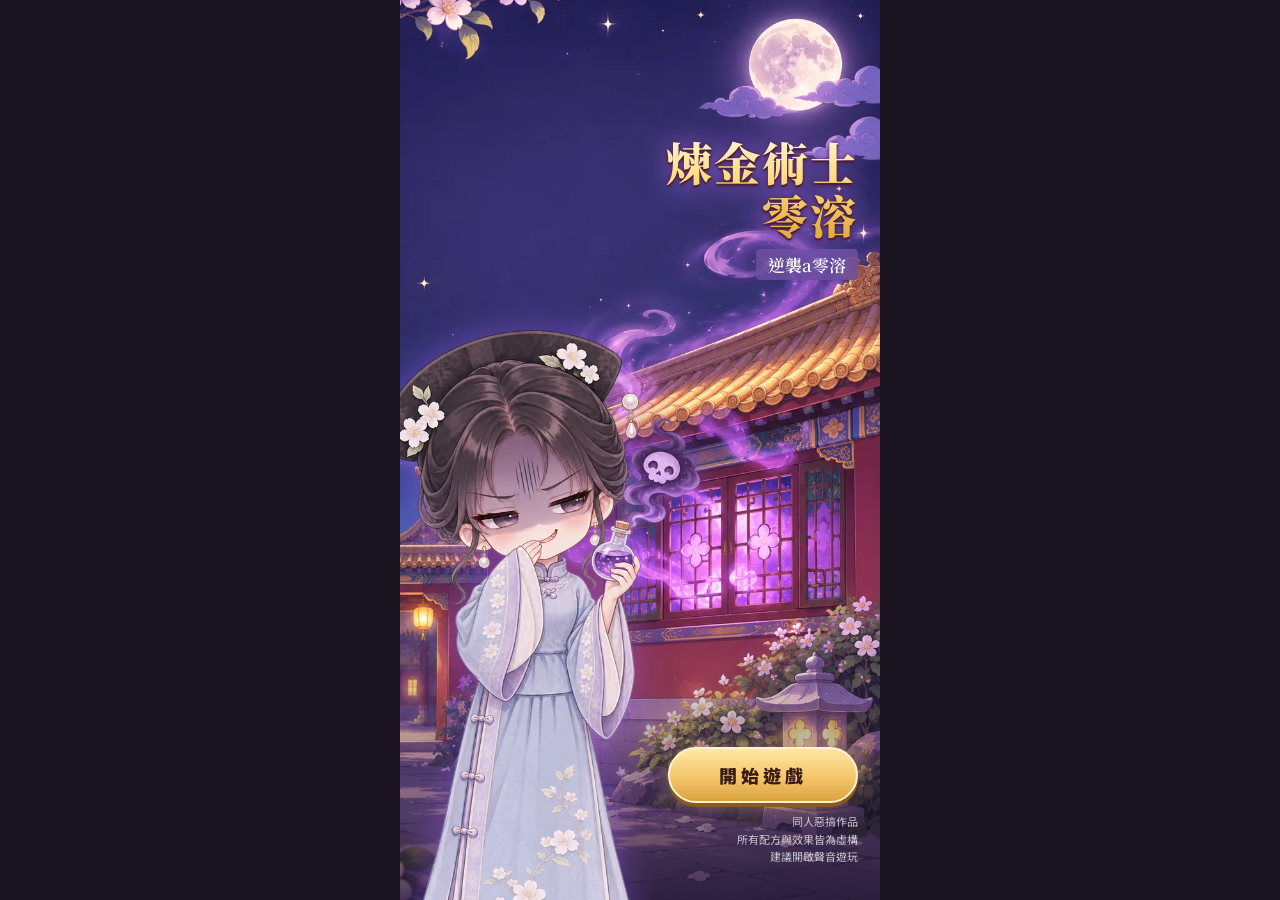
==== index.html @ 0dccb781 "Initial commit: 煉金術士零溶 prototype + BMad setup Playable browser prototype (HTML/CSS/JS) of the doujin" ====
<!doctype html>
<html lang="zh-Hant">
<head>
  <meta charset="utf-8">
  <meta name="viewport" content="width=device-width, initial-scale=1, viewport-fit=cover">
  <title>煉金術士零溶——逆襲a零溶</title>
  <meta name="description" content="同人惡搞小遊戲：安嬪零溶在炎洗宮接訂單、調合、偷偷加料，五天內逆襲後宮。">
  <link rel="preconnect" href="https://fonts.googleapis.com">
  <link rel="preconnect" href="https://fonts.gstatic.com" crossorigin>
  <link href="https://fonts.googleapis.com/css2?family=Noto+Sans+TC:wght@400;700;900&family=Noto+Serif+TC:wght@600;900&display=swap" rel="stylesheet">
  <link rel="stylesheet" href="css/style.css">
</head>
<body>
  <div id="app"></div>
  <script src="js/data.js"></script>
  <script src="js/audio.js"></script>
  <script src="js/game.js"></script>
</body>
</html>
---- css/style.css ----
:root {
  /* 宮廷卷軸（淺色） */
  --paper: #F6EEDF;
  --card: #FFFDF8;
  --line: #E2D3B5;
  --ink: #2E2228;
  --muted: #6E5F66;
  --crimson: #8E2B2B;
  --crimson-dark: #5E1A1A;
  --gold: #B8892E;
  --ok: #2F7A4F;
  --red: #B42B2B;
  --purple: #6B4FA0;
  --purple-soft: #F3ECFA;
  /* 煉金工房（深色） */
  --night: #241B30;
  --night-2: #3A2D4B;
  --night-line: #4E3F63;
  --lavender: #B784F0;
  --lavender-text: #E6D6FF;
  --amber: #F4C66A;
  --serif: 'Noto Serif TC', 'Songti TC', serif;
}

* { box-sizing: border-box; }
html, body { margin: 0; height: 100%; }
body {
  background: #1a1420;
  color: var(--ink);
  font-family: 'Noto Sans TC', -apple-system, 'PingFang TC', 'Microsoft JhengHei', sans-serif;
  -webkit-tap-highlight-color: transparent;
}
button { font-family: inherit; }

#app {
  position: relative;
  max-width: 480px;
  height: 100dvh;
  margin: 0 auto;
  overflow: hidden;
  background: var(--paper);
}

.screen { position: relative; height: 100dvh; display: flex; flex-direction: column; overflow: hidden; }
.scroll { flex: 1; overflow-y: auto; -webkit-overflow-scrolling: touch; }
.pad { padding: 16px; }
.theme-light { background: var(--paper); }
.theme-dark { background: var(--night); color: #F1EAF8; }

/* ───── 背景（沒有圖就用漸層） ───── */
.bg-title { background: url(../assets/backgrounds/title.webp) center/cover, linear-gradient(180deg, #1d1636 0%, #4b2f6b 60%, #8c3b4a 100%); }
.bg-yanxi { background: url(../assets/backgrounds/yanxi.webp) center/cover, linear-gradient(180deg, #dfe6fa 0%, #e8def5 100%); }
.bg-garden { background: url(../assets/backgrounds/garden.webp) center/cover, linear-gradient(180deg, #d9f2d8 0%, #fde3ea 100%); }
.bg-taiyi { background: url(../assets/backgrounds/taiyi.webp) center/cover, linear-gradient(180deg, #8a6a4c 0%, #c9a77c 100%); }
.bg-shop { background: url(../assets/backgrounds/shop.webp) center/cover, linear-gradient(180deg, #f8e3c4 0%, #e9b7a0 100%); }
.bg-yikun { background: url(../assets/backgrounds/yikun.webp) center/cover, linear-gradient(180deg, #f7d27a 0%, #e0a27a 100%); }
.bg-xianfu { background: url(../assets/backgrounds/xianfu.webp) center/cover, linear-gradient(180deg, #fbefcf 0%, #edc887 100%); }
.bg-suiyu { background: url(../assets/backgrounds/suiyu.webp) center/cover, linear-gradient(180deg, #fdf0f3 0%, #f0c2cf 100%); }
/* 夜：癢心殿寢宮，上面疊一層深紫讓白字看得清楚 */
.bg-night { background: linear-gradient(180deg, rgba(20,14,40,.45), rgba(20,14,40,.8)), url(../assets/backgrounds/night.webp) center/cover, linear-gradient(180deg, #141029 0%, #33244d 100%); }

/* ───── 按鈕 ───── */
.btn {
  min-height: 44px;
  padding: 10px 16px;
  border-radius: 10px;
  border: 1.5px solid var(--line);
  background: #F1E7D6;
  color: var(--muted);
  font-weight: 700;
  font-size: 15px;
  cursor: pointer;
  transition: transform .08s;
}
.btn:active:not(:disabled) { transform: translateY(2px); }
.btn:disabled { cursor: not-allowed; opacity: .7; }
.btn.primary { background: var(--crimson); border-color: var(--crimson); color: #FBEFD9; box-shadow: 0 3px 0 var(--crimson-dark); }
.btn.amber { background: var(--amber); border-color: var(--amber); color: var(--night); box-shadow: 0 4px 0 #A47B2A; }
.btn.amber:disabled { background: var(--night-2); border-color: var(--night-2); color: #8E7BA8; box-shadow: none; }
.btn.ghost { background: transparent; border-color: var(--line); color: var(--ink); }
.btn.big { min-height: 54px; font-size: 17px; font-weight: 900; }
.btn.small { min-height: 40px; padding: 6px 12px; font-size: 14px; }
.btn.wide { width: 100%; }
.row-btns { display: flex; gap: 10px; width: 100%; }
.row-btns .btn { flex: 1; }
.icon-btn { width: 44px; height: 44px; border: none; background: transparent; color: inherit; display: grid; place-items: center; cursor: pointer; flex: none; }
.icon-btn svg { width: 20px; height: 20px; fill: none; stroke: currentColor; stroke-width: 2; stroke-linecap: round; stroke-linejoin: round; }
.link-btn { min-height: 36px; border: 1.5px solid var(--crimson); color: var(--crimson); background: transparent; border-radius: 999px; padding: 4px 12px; font-weight: 700; font-size: 13px; cursor: pointer; }

.muted { color: var(--muted); font-size: 13px; margin: 6px 0; }
.center { text-align: center; }
.ok { color: var(--ok); font-weight: 700; }
h2 { font-family: var(--serif); font-weight: 900; font-size: 16px; color: var(--crimson); margin: 0 0 10px; }
h3 { font-family: var(--serif); font-size: 15px; margin: 16px 0 8px; }
h3 small { font-family: 'Noto Sans TC', sans-serif; font-weight: 400; font-size: 12px; opacity: .7; margin-left: 4px; }

/* ───── 道具圓章 ───── */
.tok { position: relative; flex: none; width: 30px; height: 30px; border-radius: 50%; display: inline-grid; place-items: center; font-weight: 900; font-size: 14px; }
.tok img { position: absolute; inset: 0; width: 100%; height: 100%; object-fit: contain; }
/* 有圖的圓章：預設透明、不顯示字；圖讀不到（.noimg）才顯示色塊和字 */
.tok.has-img:not(.noimg) { background: transparent !important; }
.tok.has-img:not(.noimg) .tok-ch { visibility: hidden; }
.tok-mat { background: #E9D7B0; color: var(--ink); }
.tok-spike { background: var(--purple); color: #fff; }
.tok-product { background: #F2C9B8; color: var(--crimson); }
.tok-junk { background: #3a3030; color: #ddd; }
.tok-none { background: #E6DDEE; color: var(--muted); }
/* 料：圖載入後保留紫框，跟外型相似的素材（例如麝香和糯米粉）分得開 */
.tok-spike.has-img:not(.noimg) { background: var(--purple-soft) !important; box-shadow: 0 0 0 2px var(--purple); }
.tok-spike.has-img img { inset: 8%; width: 84%; height: 84%; }
.tok.sm { width: 26px; height: 26px; font-size: 13px; }
.tok.lg { width: 40px; height: 40px; font-size: 20px; font-family: var(--serif); }
.tok.xl { width: 96px; height: 96px; font-size: 48px; font-family: var(--serif); border-radius: 22px; }

/* ───── 立繪 ───── */
.portrait { position: relative; width: 120px; aspect-ratio: 2 / 3; flex: none; }
.portrait img { position: absolute; inset: 0; width: 100%; height: 100%; object-fit: contain; object-position: bottom; }
.portrait .ph { position: absolute; inset: 10% 12% 0; border-radius: 50% 50% 16px 16px; background: var(--c); border: 3px solid #fff; box-shadow: 0 6px 18px rgba(0,0,0,.18); display: none; place-items: center; }
.ph-face { font-family: var(--serif); font-weight: 900; font-size: 2.6em; color: #fff; }
.portrait.noimg .ph { display: grid; } /* 立繪讀不到才顯示色塊 */
.portrait.mini { width: 54px; font-size: 8px; }
.avatar { flex: none; width: 38px; height: 38px; border-radius: 50%; background: var(--c); color: #fff; display: grid; place-items: center; font-family: var(--serif); font-weight: 900; }

/* ───── 頂欄、子頁標題 ───── */
.topbar { flex: none; display: flex; align-items: center; justify-content: space-between; padding: 4px 6px 4px 16px; background: var(--crimson); color: #FBEFD9; }
.topbar.dark { background: var(--night); color: var(--amber); }
.tb-day { display: flex; align-items: center; gap: 10px; }
.tb-day b { font-family: var(--serif); font-weight: 900; font-size: 17px; }
.slots { display: inline-flex; gap: 4px; }
.slots i { width: 10px; height: 10px; border-radius: 50%; background: #F2C46B; }
.slots i.used { background: rgba(251,239,217,.3); }
/* 銀兩小元寶 */
.coin { display: inline-flex; align-items: center; gap: 2px; white-space: nowrap; }
.coin img { width: 1.35em; height: 1.35em; object-fit: contain; margin: -.2em 0; }
.tb-stats { display: flex; align-items: center; gap: 12px; font-weight: 700; font-size: 15px; }

.subhead { flex: none; display: flex; align-items: center; gap: 4px; padding: 6px 12px 6px 4px; background: var(--crimson); color: #FBEFD9; }
.subhead.dark { background: var(--night); color: #F1EAF8; border-bottom: 1px solid var(--night-line); }
.subhead > div:nth-child(2) { flex: 1; min-width: 0; }
.subhead-title { font-family: var(--serif); font-weight: 900; font-size: 18px; }
.subhead.dark .subhead-title { color: var(--amber); }
.subhead-sub { font-size: 12px; opacity: .8; }
.subhead-stats { font-size: 12px; opacity: .85; text-align: right; white-space: nowrap; }

/* ───── 主畫面 ───── */
.stage { position: relative; height: 180px; display: flex; align-items: flex-end; gap: 6px; padding: 0 16px; overflow: hidden; }
.stage::after { content: ''; position: absolute; left: 0; right: 0; bottom: 0; height: 30px; background: linear-gradient(transparent, var(--paper)); }
.stage-portrait { width: 116px; font-size: 12px; z-index: 1; margin-bottom: -8px; }
.bubble { position: relative; z-index: 1; flex: 1; margin-bottom: 52px; background: var(--card); border: 2px solid var(--gold); border-radius: 14px 14px 14px 2px; padding: 10px 12px; font-size: 14px; line-height: 1.5; box-shadow: 0 3px 10px rgba(0,0,0,.08); }
.bubble.small { margin: 0; }
.orders { padding: 4px 16px 16px; }

.ocard { background: var(--card); border-radius: 8px; border-top: 6px solid var(--gold); box-shadow: 0 2px 0 #D9C7A6; padding: 12px 14px; margin-bottom: 12px; display: flex; flex-direction: column; gap: 10px; }
.ocard.urgent { border-top-color: var(--crimson); }
.ocard-head { display: flex; align-items: center; gap: 10px; }
.ocard-title { flex: 1; min-width: 0; display: flex; flex-direction: column; }
.ocard-title small { font-size: 12px; color: var(--muted); }
.due { flex: none; font-size: 12px; font-weight: 700; padding: 3px 8px; border-radius: 4px; background: #F2DDA9; color: #6E4B12; }
.due.today { background: var(--red); color: #fff; }
.needs { display: flex; flex-direction: column; gap: 6px; }
.need { display: flex; align-items: center; gap: 8px; font-size: 14px; min-height: 36px; }
.need-name { flex: 1; }
.ready { display: flex; align-items: center; gap: 8px; background: var(--purple-soft); border-radius: 8px; padding: 8px 10px; font-size: 14px; }

.spikebar { flex: none; display: flex; align-items: center; gap: 6px; padding: 8px 12px; background: var(--paper); border-top: 1px dashed #D9C7A6; }
.spikebar-label { font-size: 12px; font-weight: 700; color: var(--purple); padding-right: 2px; }
.spike-btn { flex: 1; height: 44px; border-radius: 8px; border: 1.5px solid #CDBDE6; background: #FBF8FF; display: flex; align-items: center; justify-content: center; gap: 4px; font-size: 13px; color: var(--ink); cursor: pointer; }
.spike-btn b { color: var(--purple); font-weight: 900; }
.spike-btn.empty { opacity: .55; }

.bottomnav { flex: none; display: grid; grid-template-columns: repeat(6, minmax(0, 1fr)); background: var(--ink); padding: 4px 4px calc(8px + env(safe-area-inset-bottom)); }
.bottomnav button { height: 54px; border: none; background: transparent; color: #FBEFD9; display: flex; flex-direction: column; align-items: center; justify-content: center; gap: 2px; cursor: pointer; }
.bottomnav b { font-family: var(--serif); font-weight: 900; font-size: 18px; }
.bottomnav span { font-size: 11px; color: #CBB9C2; }

/* ───── 列表、卡片 ───── */
.card { background: var(--card); border-radius: 14px; padding: 12px 14px; }
.row { display: flex; align-items: center; gap: 10px; padding: 10px 12px; background: var(--card); border-radius: 10px; border: 1.5px solid var(--line); margin-bottom: 8px; }
.row-main { flex: 1; min-width: 0; display: flex; flex-direction: column; }
.row-main small { color: var(--muted); font-size: 12px; }
.tag { display: inline-block; margin-left: 6px; padding: 0 6px; border-radius: 4px; background: var(--purple); color: #fff; font-size: 11px; vertical-align: middle; }
.shop-greet { display: flex; align-items: center; gap: 10px; margin-bottom: 12px; }
.chips { display: flex; flex-wrap: wrap; gap: 6px; }
.chip { display: inline-flex; align-items: center; gap: 4px; padding: 3px 10px 3px 4px; background: var(--card); border: 1.5px solid var(--line); border-radius: 999px; font-size: 13px; }
.chip em { font-style: normal; color: var(--purple); font-size: 11px; }
.fav-row { display: flex; align-items: center; gap: 10px; margin: 10px 0; }
.fav-row small { color: var(--muted); font-size: 12px; margin-left: 6px; }
.fav-n { width: 32px; text-align: right; }
.bar { height: 10px; background: #EFE3D0; border-radius: 6px; overflow: hidden; margin-top: 4px; }
.bar i { display: block; height: 100%; border-radius: 6px; transition: width .4s; }

/* ───── 採集 ───── */
.loc { background: var(--card); border-radius: 14px; overflow: hidden; border: 1.5px solid var(--line); margin-bottom: 14px; }
.loc.hot { border: 2px solid #4F8A6B; }
.loc-banner { height: 84px; display: flex; align-items: flex-end; justify-content: space-between; gap: 8px; padding: 10px 14px; }
.loc-banner span { font-family: var(--serif); font-weight: 900; font-size: 24px; color: var(--ink); text-shadow: 0 0 8px rgba(255,255,255,.9); }
.loc-banner em { font-style: normal; font-size: 12px; font-weight: 700; color: #fff; background: #4F8A6B; padding: 3px 8px; border-radius: 4px; }
.loc-body { padding: 10px 14px 14px; display: flex; flex-direction: column; gap: 10px; }
.drops { display: flex; flex-wrap: wrap; gap: 6px; }
.drop { font-size: 13px; padding: 4px 10px; border-radius: 999px; background: #F1E7D6; }
.drop.need { background: #E8F3E5; outline: 2px solid #4F8A6B; font-weight: 700; }
.drop.spike { background: #ECE3F6; color: #5A3E8A; font-weight: 700; }
.drop.spike.rare { background: var(--purple); color: #fff; }

/* ───── 彈出面板 ───── */
.sheet-layer { position: absolute; inset: 0; z-index: 30; background: rgba(46,34,40,.55); display: flex; flex-direction: column; justify-content: flex-end; animation: fade .2s; }
.sheet { background: var(--card); border-radius: 22px 22px 0 0; padding: 22px 16px calc(22px + env(safe-area-inset-bottom)); display: flex; flex-direction: column; gap: 12px; align-items: stretch; animation: slideup .25s ease-out; color: var(--ink); }
.sheet p { margin: 0; line-height: 1.6; }
.sheet h4 { margin: 4px 0 0; font-size: 14px; }
.sheet ul { margin: 0; padding-left: 20px; line-height: 1.7; }
.sheet-title { font-family: var(--serif); font-weight: 900; font-size: 22px; text-align: center; margin: 0; }
.dark-sheet { background: var(--night-2); color: #F1EAF8; }
.dark-sheet .sheet-title { color: var(--amber); }
.dark-sheet .btn.ghost { color: #F1EAF8; border-color: var(--night-line); }
.modal-tok { display: flex; justify-content: center; }
.got { display: flex; justify-content: center; gap: 10px; flex-wrap: wrap; }
.got-card { width: 96px; height: 116px; border-radius: 14px; background: #F1E7D6; display: flex; flex-direction: column; align-items: center; justify-content: center; gap: 4px; font-size: 13px; animation: popin .45s cubic-bezier(.3,1.6,.5,1) both; }
.got-card b { color: var(--ok); }
.got-card.spike { background: var(--purple); color: #fff; }
.got-card.spike b { color: var(--amber); }
.craft-pop { display: flex; justify-content: center; animation: popin .5s cubic-bezier(.3,1.6,.5,1) both; }

/* ───── 調合（煉金工房） ───── */
/* 調合：炎洗宮（有煉金鼎）調暗墊底，往下漸層融進深色 */
.workshop { background: linear-gradient(rgba(36,27,48,.55), rgba(36,27,48,.7) 60%, var(--night)), url(../assets/backgrounds/yanxi.webp) center 35%/cover; }
.workshop { position: relative; height: 290px; display: flex; align-items: flex-end; justify-content: center; }
.workshop::before { content: ''; position: absolute; left: 50%; top: 10px; width: 280px; height: 280px; margin-left: -110px; border-radius: 50%; background: radial-gradient(circle, rgba(170,120,240,.35), transparent 70%); }
.ws-portrait { position: absolute; left: 4px; bottom: 0; width: 140px; font-size: 13px; }
.cauldron { position: relative; margin-left: 120px; width: 220px; display: flex; flex-direction: column; align-items: center; }
.cslots { display: flex; gap: 8px; margin-bottom: 10px; }
.cslot { width: 64px; height: 64px; border-radius: 50%; border: 2px dashed #8E7BA8; background: transparent; color: #8E7BA8; display: flex; flex-direction: column; align-items: center; justify-content: center; font-size: 11px; cursor: pointer; padding: 0; }
.cslot span { max-width: 58px; overflow: hidden; text-overflow: ellipsis; white-space: nowrap; }
.cslot.filled { border: none; background: #FBF3DE; color: var(--ink); box-shadow: 0 0 0 3px var(--amber); }
.cslot.filled .tok { width: 32px; height: 32px; font-size: 16px; }
.cslot.spike { border-color: var(--lavender); color: var(--lavender); }
.cslot.spike.filled { background: var(--purple-soft); box-shadow: 0 0 0 3px var(--lavender); }
.pot { position: relative; display: flex; flex-direction: column; align-items: center; }
.pot-rim { width: 190px; height: 28px; border-radius: 50%; background: #7C4FC4; box-shadow: inset 0 -6px 0 #5A3596, 0 0 24px rgba(183,132,240,.7); }
.pot-body { width: 170px; height: 92px; margin-top: -12px; background: #6E5A3A; border-radius: 0 0 85px 85px; border-top: 6px solid #9C8255; display: grid; place-items: center; text-align: center; padding: 0 16px; color: var(--amber); font-family: var(--serif); font-weight: 900; font-size: 14px; }
.pot-legs { display: flex; gap: 80px; margin-top: -4px; }
.pot-legs i { width: 10px; height: 20px; background: #6E5A3A; border-radius: 0 0 4px 4px; }
.bubbles { position: absolute; top: -10px; left: 0; right: 0; height: 40px; pointer-events: none; }
.bubbles i { position: absolute; bottom: 0; width: 12px; height: 12px; border-radius: 50%; background: rgba(206,170,255,.85); opacity: 0; }
.bubbles i:nth-child(1) { left: 30%; } .bubbles i:nth-child(2) { left: 45%; } .bubbles i:nth-child(3) { left: 60%; } .bubbles i:nth-child(4) { left: 38%; } .bubbles i:nth-child(5) { left: 70%; }
.cauldron.brewing .pot { animation: shake .18s infinite; }
.cauldron.brewing .bubbles i { animation: rise .7s infinite; }
.cauldron.brewing .bubbles i:nth-child(2) { animation-delay: .15s; } .cauldron.brewing .bubbles i:nth-child(3) { animation-delay: .3s; } .cauldron.brewing .bubbles i:nth-child(4) { animation-delay: .45s; } .cauldron.brewing .bubbles i:nth-child(5) { animation-delay: .6s; }

.drawer { background: #FBF3DE; color: var(--ink); border-radius: 20px 20px 0 0; padding: 4px 16px 16px; min-height: 300px; }
.matgrid { display: grid; grid-template-columns: repeat(4, minmax(0, 1fr)); gap: 8px; }
.mat { min-height: 72px; border-radius: 10px; border: 1.5px solid var(--line); background: var(--card); display: flex; flex-direction: column; align-items: center; justify-content: center; gap: 2px; font-size: 12px; color: var(--ink); cursor: pointer; padding: 6px 2px; }
.mat small { color: var(--muted); }
.mat:disabled { opacity: .4; }
.slist { display: flex; flex-direction: column; gap: 6px; }
.srow { display: flex; align-items: center; gap: 10px; min-height: 54px; padding: 6px 12px; border-radius: 10px; background: var(--card); border: 1.5px solid var(--line); color: var(--ink); text-align: left; cursor: pointer; }
.srow.on { background: var(--purple-soft); border: 2px solid var(--purple); }
.srow:disabled { opacity: .5; cursor: not-allowed; }
.srow-main { flex: 1; min-width: 0; }
.srow-main small { color: var(--muted); }
.srow-main .src { display: block; font-size: 12px; }
.pred { flex: none; font-size: 13px; font-weight: 700; white-space: nowrap; }
.pred.good { color: var(--purple); }
.pred.bad { color: var(--red); }
.pred.neutral { color: var(--muted); }
.recipes { margin-top: 14px; background: #F1E7D6; border-radius: 10px; padding: 10px 12px; font-size: 13px; }
.recipes summary { font-weight: 700; cursor: pointer; min-height: 28px; }
.recipe { display: flex; align-items: center; gap: 6px; margin: 6px 0; }
.footer-cta { flex: none; padding: 12px 16px calc(14px + env(safe-area-inset-bottom)); }
.footer-cta.dark { background: var(--night); border-top: 1px solid var(--night-line); }

/* ───── 交貨結果 ───── */
.result { display: flex; flex-direction: column; }
.result-stage { position: relative; flex: 1; display: flex; justify-content: center; align-items: flex-end; min-height: 280px; }
.result-portrait { width: 220px; font-size: 18px; }
.stamp { position: absolute; top: 28%; left: 50%; min-width: 170px; padding: 10px 20px; margin-left: -85px; text-align: center; border: 6px solid; border-radius: 12px; font-family: var(--serif); font-weight: 900; font-size: 56px; letter-spacing: 6px; background: rgba(255,250,243,.6); animation: stamp .45s cubic-bezier(.2,1.4,.4,1) .2s both; }
.stamp.red { color: var(--red); border-color: var(--red); }
.stamp.grey { color: #7d7076; border-color: #7d7076; }
.stamp.purple { color: var(--purple); border-color: var(--purple); font-size: 40px; }
.stamp.gold { color: var(--gold); border-color: var(--gold); font-size: 44px; }
.float-num { position: absolute; right: 18%; top: 18%; font-weight: 900; font-size: 30px; color: var(--red); animation: floatup 1.4s ease-out .5s both; }
.receipt { margin: 16px 16px 0; background: var(--card); border-radius: 14px; padding: 6px 14px; }
.rline { display: flex; align-items: center; gap: 10px; padding: 10px 0; font-size: 14px; }
.rline + .rline { border-top: 1px solid #EFE3D0; }
.rline > span:not(.tok) { flex: 1; }
.rline small { display: block; color: var(--muted); font-size: 12px; }
.rline b { white-space: nowrap; }
.rline .gold { color: #6E4B12; } .rline .purple { color: var(--purple); } .rline .grey { color: var(--muted); } .rline .red { color: var(--red); }
.result:has(.stamp.red) { animation: screenshake .35s .55s; }

/* ───── 對話 ───── */
.dialog-layer { position: absolute; inset: 0; z-index: 20; display: flex; flex-direction: column; justify-content: flex-end; align-items: center; padding: 16px 16px calc(20px + env(safe-area-inset-bottom)); cursor: pointer; }
.skip-btn { position: absolute; top: 12px; right: 12px; min-height: 40px; padding: 6px 14px; border-radius: 999px; border: none; background: rgba(46,34,40,.6); color: #fff; font-size: 13px; font-weight: 700; cursor: pointer; }
.dlg-portrait { width: min(260px, 62vw); font-size: 20px; margin-bottom: -18px; z-index: 1; }
.dialog-box { position: relative; z-index: 2; width: 100%; background: rgba(255,253,248,.97); border: 3px solid var(--c); border-radius: 16px; padding: 20px 16px 24px; min-height: 120px; box-shadow: 0 8px 24px rgba(0,0,0,.25); }
.dialog-box.narr { background: rgba(30,22,40,.94); color: #f3e9ff; border-color: var(--c); text-align: center; font-family: var(--serif); }
.speaker { position: absolute; top: -15px; left: 14px; background: var(--c); color: #fff; font-weight: 900; padding: 2px 12px; border-radius: 8px; font-family: var(--serif); }
.dlg-text { font-size: 17px; line-height: 1.7; min-height: 1.7em; }
.dlg-next { position: absolute; right: 14px; bottom: 6px; font-size: 12px; color: var(--muted); animation: blink 1s infinite; }

/* ───── 標題、夜晚、結局 ───── */
/* 標題：側身大立繪。背景靠右讓月亮完整入鏡，零溶從左下探出，標題與按鈕靠右 */
.title-screen { background-position: right center; }
.title-scrim { position: absolute; left: 0; right: 0; bottom: 0; height: 30%; background: linear-gradient(transparent, rgba(20,12,34,.75)); }
.title-portrait { position: absolute; width: 108%; left: -28%; bottom: -13%; font-size: 40px; filter: drop-shadow(0 0 18px rgba(160,100,255,.45)); }
.title-screen .logo { position: absolute; top: 15%; right: 22px; text-align: right; }
.logo-main { font-family: var(--serif); font-weight: 900; font-size: clamp(34px, 10.5vw, 46px); line-height: 1.15; letter-spacing: 2px;
  background: linear-gradient(180deg, #fff6d6 0%, #ffd77a 45%, #e0a83a 100%); -webkit-background-clip: text; background-clip: text; color: transparent;
  filter: drop-shadow(0 2px 0 #4a1d3c) drop-shadow(0 0 2px #4a1d3c) drop-shadow(0 0 14px rgba(186,120,255,.55)); }
.logo-sub { display: inline-block; margin-top: 8px; font-family: var(--serif); font-weight: 600; font-size: 17px; color: #fff; background: rgba(107,79,160,.85); padding: 3px 12px; border-radius: 4px; }
.title-ui { position: absolute; right: 22px; bottom: max(34px, env(safe-area-inset-bottom)); width: 190px; display: flex; flex-direction: column; gap: 10px; }
.btn.gold { border: 2px solid #fff3cf; border-radius: 999px; min-height: 56px; font-size: 18px; letter-spacing: 4px; color: #3a1d12;
  background: linear-gradient(180deg, #ffe7a3, #f4c66a 55%, #d9a240); box-shadow: 0 4px 0 #8a5a1e, 0 0 22px rgba(244,198,106,.45); }
.title-ui .disclaimer { text-align: right; font-size: 11px; }
.disclaimer { color: rgba(255,255,255,.72); font-size: 12px; margin: 0; line-height: 1.6; }

.night { padding: 32px 16px; color: #f3e9ff; gap: 16px; overflow-y: auto; }
.night h2 { text-align: center; color: var(--amber); font-size: 24px; }
.daylog { margin: 0; padding-left: 20px; line-height: 1.8; font-size: 14px; }
.night .daylog { background: rgba(20,12,34,.6); border-radius: 12px; padding: 12px 12px 12px 30px; }
.night-fav { display: flex; flex-wrap: wrap; justify-content: center; gap: 6px 14px; font-size: 14px; }
.night-fav span { border-bottom: 3px solid var(--c); padding-bottom: 2px; }
.night .btn { margin-top: auto; }
/* 結局：聖旨冊封＋封號冊（一頁看完） */
.ending { padding: 18px 16px max(18px, env(safe-area-inset-bottom)); color: #f3e9ff; gap: 12px; overflow-y: auto; overflow-x: hidden; }
.ending.bg-yanxi { background: linear-gradient(rgba(20,12,34,.6), rgba(20,12,34,.92)), url(../assets/backgrounds/yanxi.webp) center/cover, var(--night); }
.end-cap { text-align: center; font-size: 13px; letter-spacing: 4px; color: #cdb8ee; }
.end-portrait { position: absolute; width: 78%; right: -22%; top: 34px; z-index: 0; font-size: 20px; filter: drop-shadow(0 0 16px rgba(160,100,255,.5)); animation: fade .8s .3s both; }
.edict { position: relative; z-index: 1; width: 66%; margin: 16px 0 14px 10px; padding: 16px 14px 18px; border-radius: 6px; color: #3b2208;
  background: linear-gradient(180deg, #f7dc7c, #eec552); box-shadow: 0 0 0 4px #b8892e, 0 0 0 7px #7a1f2b, 0 12px 28px rgba(0,0,0,.55);
  font-family: var(--serif); font-size: 13px; line-height: 1.75; animation: unroll .7s cubic-bezier(.2,.9,.3,1) both; transform-origin: top; }
.edict::before, .edict::after { content: ''; position: absolute; left: -14px; right: -14px; height: 14px; border-radius: 7px; background: linear-gradient(180deg, #8a5a1e, #5a3510); }
.edict::before { top: -18px; } .edict::after { bottom: -18px; }
.edict p { margin: 4px 0 0; }
.edict-hd { font-weight: 900; font-size: 14px; letter-spacing: 5px; text-align: center; color: #7a1f2b; }
.edict-open { color: #5a3510; }
.edict-title { margin: 6px 0 2px; text-align: center; font-weight: 900; font-size: clamp(22px, 7vw, 28px); line-height: 1.2; color: #8e2b2b; letter-spacing: 1px; }
.edict-extra { margin-top: 8px; padding: 6px 54px 0 0; border-top: 1px dashed #b8892e; font-size: 12.5px; color: #5a3510; }
.edict-extra b { color: #8e2b2b; }
.edict-seal { position: absolute; right: 8px; bottom: 8px; width: 50px; height: 50px; border: 3px solid #c0262b; border-radius: 6px; color: #c0262b; display: grid; place-items: center;
  font-weight: 900; font-size: 12px; line-height: 1.1; text-align: center; transform: rotate(-12deg); opacity: .9; animation: stamp .35s 1s cubic-bezier(.3,1.6,.5,1) both; }
.end-low { position: relative; z-index: 2; margin-top: auto; display: flex; flex-direction: column; gap: 10px; }
.end-chips { display: flex; flex-wrap: wrap; justify-content: center; gap: 6px; }
.end-chips span { font-size: 12.5px; padding: 3px 10px; border-radius: 999px; background: #3A2D4B; color: #e6d6ff; border: 1px solid #4E3F63; }
.end-chips b { color: var(--amber); }
.title-book { background: rgba(36,27,48,.9); border: 1px solid var(--purple); border-radius: 14px; padding: 10px 12px 12px; }
.book-h { display: flex; justify-content: space-between; align-items: baseline; gap: 8px; margin-bottom: 8px; font-family: var(--serif); font-weight: 900; color: var(--amber); font-size: 15px; }
.book-h small { font-family: inherit; font-weight: 400; color: #cdb8ee; font-size: 11.5px; }
.seals { display: grid; grid-template-columns: repeat(6, 1fr); gap: 6px; }
.seal-btn { position: relative; aspect-ratio: 1; border-radius: 50%; padding: 2px; display: grid; place-items: center; text-align: center; cursor: pointer;
  font-family: var(--serif); font-weight: 900; font-size: 9.5px; line-height: 1.15; background: transparent; animation: stamp .3s calc(1.3s + var(--i) * .06s) cubic-bezier(.3,1.6,.5,1) both; }
.seal-btn.got { border: 2px solid #e0484c; color: #ff8b8b; background: rgba(192,38,43,.12); }
.seal-btn.new { border: 2px solid var(--amber); color: #ffe39a; background: rgba(244,198,106,.15); box-shadow: 0 0 12px rgba(244,198,106,.5); }
.seal-btn.new::after { content: '新'; position: absolute; top: -5px; right: -5px; width: 16px; height: 16px; border-radius: 50%; background: #c0262b; color: #fff; font-size: 9px; display: grid; place-items: center; }
.seal-btn.no { border: 2px dashed #4E3F63; color: #6e5f86; font-size: 14px; }
.btn.ghost-gold { background: transparent; border: 2px solid var(--amber); color: var(--amber); border-radius: 999px; min-height: 56px; font-size: 16px; }
.ending .btn.gold { min-height: 56px; }
@keyframes unroll { from { transform: scaleY(.05); opacity: 0; } }
@keyframes stamp { from { transform: scale(2.4) rotate(-12deg); opacity: 0; } }

.toast { position: absolute; left: 50%; bottom: 120px; transform: translateX(-50%); background: rgba(46,34,40,.92); color: #fff; padding: 8px 16px; border-radius: 999px; font-size: 14px; z-index: 50; animation: fade .2s; white-space: nowrap; }
.toast.long { white-space: normal; width: max-content; max-width: calc(100% - 40px); border-radius: 14px; line-height: 1.6; text-align: left; }

/* ───── 動畫 ───── */
@keyframes fade { from { opacity: 0; } }
@keyframes slideup { from { transform: translateY(40px); opacity: 0; } }
@keyframes popin { from { transform: scale(.3) translateY(20px); opacity: 0; } }
@keyframes blink { 50% { opacity: 0; } }
@keyframes shake { 0%,100% { transform: translate(0,0) rotate(0); } 25% { transform: translate(-3px,1px) rotate(-2deg); } 75% { transform: translate(3px,-1px) rotate(2deg); } }
@keyframes rise { 0% { transform: translateY(0) scale(.6); opacity: 0; } 30% { opacity: 1; } 100% { transform: translateY(-50px) scale(1.2); opacity: 0; } }
@keyframes stamp { 0% { transform: rotate(-12deg) scale(3); opacity: 0; } 100% { transform: rotate(-12deg) scale(1); opacity: 1; } }
@keyframes floatup { 0% { transform: translateY(10px); opacity: 0; } 20% { opacity: 1; } 100% { transform: translateY(-40px); opacity: 0; } }
@keyframes screenshake { 0%,100% { transform: none; } 20% { transform: translate(-6px,3px); } 40% { transform: translate(5px,-4px); } 60% { transform: translate(-4px,2px); } 80% { transform: translate(3px,-2px); } }

@media (prefers-reduced-motion: reduce) {
  *, *::before, *::after { animation-duration: .01ms !important; animation-iteration-count: 1 !important; }
}

/* ───── v0.3：翻牌子、友好、送禮、後宮 ───── */
h2 small { font-family: 'Noto Sans TC', sans-serif; font-weight: 400; font-size: 12px; color: var(--muted); margin-left: 4px; }
.grounded { margin: 0; padding: 10px 16px; background: #3a2d2d; color: #FFD9D0; font-size: 13px; font-weight: 700; text-align: center; }
.grounded.inline { border-radius: 10px; margin-bottom: 8px; }

.tonight { margin: 0 16px 14px; background: var(--ink); color: #FBEFD9; border-radius: 12px; padding: 12px 14px; display: flex; flex-direction: column; gap: 10px; box-shadow: 0 3px 0 #1a1218; }
.tn-row { display: flex; align-items: center; gap: 10px; }
.tn-main { flex: 1; min-width: 0; display: flex; flex-direction: column; }
.tn-main b { font-family: var(--serif); font-size: 16px; color: var(--amber); }
.tn-main small { font-size: 12px; color: #D9C9D2; }
.tn-bribe { display: flex; align-items: center; gap: 8px; padding-top: 10px; border-top: 1px dashed rgba(251,239,217,.25); font-size: 12px; color: #D9C9D2; }
.tn-bribe span { flex: 1; }
.tonight .link-btn { color: var(--amber); border-color: var(--amber); }
.link-btn:disabled { opacity: .45; cursor: not-allowed; }

.reject { align-self: flex-end; min-height: 32px; border: none; background: transparent; color: var(--muted); font-size: 12px; text-decoration: underline; cursor: pointer; padding: 0 2px; }

.gcards { display: flex; flex-direction: column; gap: 8px; }
.gcard { display: flex; align-items: center; gap: 10px; padding: 10px 12px; border-radius: 12px; border: 1.5px solid var(--line); background: var(--card); text-align: left; cursor: pointer; color: var(--ink); }
.gcard.on { border: 2px solid var(--c); box-shadow: 0 0 0 3px color-mix(in srgb, var(--c) 20%, transparent); }
.gcard-main { flex: 1; display: flex; flex-direction: column; gap: 2px; }
.gcard-main small { color: var(--muted); font-size: 12px; }
.gcard-main em { font-style: normal; font-size: 11px; font-weight: 700; color: #fff; background: var(--crimson); padding: 1px 6px; border-radius: 4px; margin-left: 6px; vertical-align: middle; }
.bar.heart i { background: #E07F9C; }
.gift-row .tok + .tok { margin-left: -12px; }
.gift-row.blocked { opacity: .6; }
.spiked { font-style: normal; color: var(--purple); font-size: 12px; margin-left: 4px; }

.pred { display: flex; flex-direction: column; align-items: flex-end; }
.pred small { font-weight: 400; font-size: 11px; color: var(--muted); }

.hrow { padding: 10px 0; display: flex; flex-direction: column; gap: 6px; }
.hrow + .hrow { border-top: 1px solid #EFE3D0; }
.hrow-head { display: flex; align-items: center; gap: 8px; }
.hrow-head small { color: var(--muted); font-size: 12px; flex: 1; }
.hrow-head .avatar { width: 32px; height: 32px; font-size: 14px; }
.odds { font-size: 12px; font-weight: 700; color: var(--crimson); white-space: nowrap; }
.meter { display: grid; grid-template-columns: 36px 1fr 30px; align-items: center; gap: 8px; font-size: 12px; color: var(--muted); }
.meter .bar { margin: 0; }
.meter b { text-align: right; color: var(--ink); font-size: 13px; }
.hrow-foot { font-size: 12px; color: var(--muted); padding-left: 44px; }

.night-table { display: grid; grid-template-columns: repeat(4, minmax(0, 1fr)); gap: 6px; }
.night-table div { background: rgba(20,12,34,.6); border-radius: 10px; border-top: 3px solid var(--c); padding: 8px 6px; display: flex; flex-direction: column; align-items: center; gap: 2px; font-size: 13px; }
.night-table b { color: #fff; }
.night-table small { color: #CBB9D8; min-height: 1em; }
.rank { margin: 0; padding-left: 22px; }
.rank li { padding: 4px 0; }
.rank li span { display: inline-block; min-width: 64px; border-bottom: 3px solid var(--c); margin-right: 8px; }
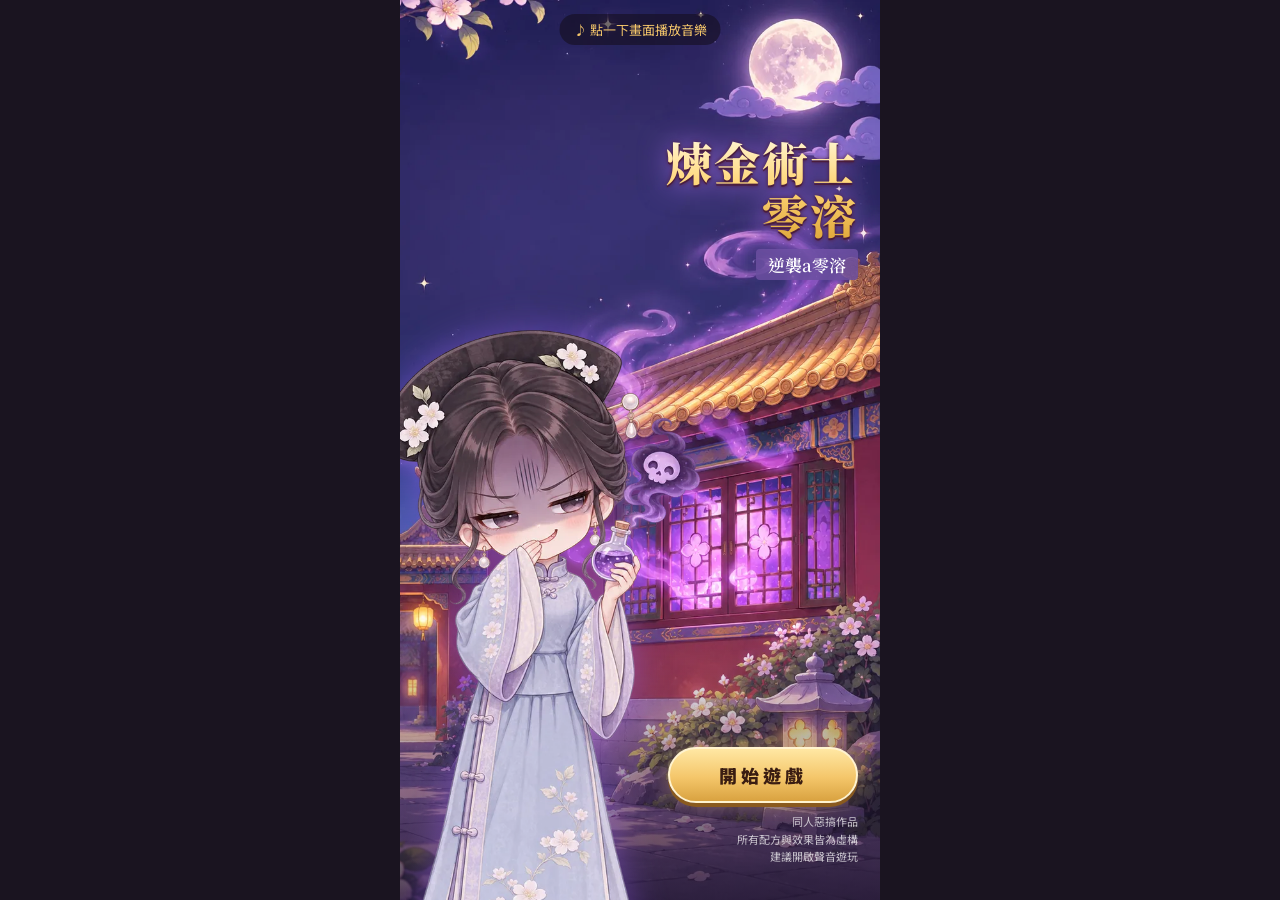
==== commit 7180265e: "feat: 分享圖卡（canvas 1200×630）、手機系統分享／電腦存圖、分享到 FB、og 標籤與固定 og 圖；戰績句改成純資料（story r2-6.4） Co-Authored-By: " ====
--- a/index.html
+++ b/index.html
@@ -4,16 +4,32 @@
   <meta charset="utf-8">
   <meta name="viewport" content="width=device-width, initial-scale=1, viewport-fit=cover">
   <title>煉金術士零溶——逆襲a零溶</title>
-  <meta name="description" content="同人惡搞小遊戲：安嬪零溶在炎洗宮接訂單、調合、偷偷加料，五天內逆襲後宮。">
+  <meta name="description" content="同人惡搞小遊戲：安嬪零溶在炎洗宮接訂單、調合、偷偷加料，十天內逆襲後宮。">
+  <meta property="og:type" content="website">
+  <meta property="og:title" content="煉金術士零溶——逆襲a零溶">
+  <meta property="og:description" content="十天內接訂單、調合、偷偷加料，安小主零溶能不能改姓鈕祜祿？">
+  <meta property="og:url" content="https://hsin-rui.github.io/alchemist-lingrong/">
+  <meta property="og:image" content="https://hsin-rui.github.io/alchemist-lingrong/assets/og.jpg">
+  <meta property="og:image:width" content="1200">
+  <meta property="og:image:height" content="630">
   <link rel="preconnect" href="https://fonts.googleapis.com">
   <link rel="preconnect" href="https://fonts.gstatic.com" crossorigin>
   <link href="https://fonts.googleapis.com/css2?family=Noto+Sans+TC:wght@400;700;900&family=Noto+Serif+TC:wght@600;900&display=swap" rel="stylesheet">
   <link rel="stylesheet" href="css/style.css">
+  <link rel="stylesheet" href="css/bubblegame.css">
+  <link rel="stylesheet" href="css/craftflow.css">
 </head>
 <body>
   <div id="app"></div>
   <script src="js/data.js"></script>
+  <script src="js/pixelart.js"></script>
+  <script src="js/dungeon-draw.js"></script>
+  <script src="js/engine.js"></script>
+  <script src="js/focusnav.js"></script>
   <script src="js/audio.js"></script>
+  <script src="js/bubblegame.js"></script>
+  <script src="js/craftflow.js"></script>
+  <script src="js/sharecard.js"></script>
   <script src="js/game.js"></script>
 </body>
 </html>
--- a/css/style.css
+++ b/css/style.css
@@ -214,56 +214,22 @@
 .dark-sheet .btn.ghost { color: #F1EAF8; border-color: var(--night-line); }
 .modal-tok { display: flex; justify-content: center; }
 .got { display: flex; justify-content: center; gap: 10px; flex-wrap: wrap; }
-.got-card { width: 96px; height: 116px; border-radius: 14px; background: #F1E7D6; display: flex; flex-direction: column; align-items: center; justify-content: center; gap: 4px; font-size: 13px; animation: popin .45s cubic-bezier(.3,1.6,.5,1) both; }
+.got-card { width: 96px; min-height: 116px; padding: 6px 4px; border-radius: 14px; background: #F1E7D6; display: flex; flex-direction: column; align-items: center; justify-content: center; gap: 4px; font-size: 13px; animation: popin .45s cubic-bezier(.3,1.6,.5,1) both; }
 .got-card b { color: var(--ok); }
 .got-card.spike { background: var(--purple); color: #fff; }
 .got-card.spike b { color: var(--amber); }
-.craft-pop { display: flex; justify-content: center; animation: popin .5s cubic-bezier(.3,1.6,.5,1) both; }
 
 /* ───── 調合（煉金工房） ───── */
 /* 調合：炎洗宮（有煉金鼎）調暗墊底，往下漸層融進深色 */
-.workshop { background: linear-gradient(rgba(36,27,48,.55), rgba(36,27,48,.7) 60%, var(--night)), url(../assets/backgrounds/yanxi.webp) center 35%/cover; }
-.workshop { position: relative; height: 290px; display: flex; align-items: flex-end; justify-content: center; }
-.workshop::before { content: ''; position: absolute; left: 50%; top: 10px; width: 280px; height: 280px; margin-left: -110px; border-radius: 50%; background: radial-gradient(circle, rgba(170,120,240,.35), transparent 70%); }
-.ws-portrait { position: absolute; left: 4px; bottom: 0; width: 140px; font-size: 13px; }
-.cauldron { position: relative; margin-left: 120px; width: 220px; display: flex; flex-direction: column; align-items: center; }
-.cslots { display: flex; gap: 8px; margin-bottom: 10px; }
-.cslot { width: 64px; height: 64px; border-radius: 50%; border: 2px dashed #8E7BA8; background: transparent; color: #8E7BA8; display: flex; flex-direction: column; align-items: center; justify-content: center; font-size: 11px; cursor: pointer; padding: 0; }
-.cslot span { max-width: 58px; overflow: hidden; text-overflow: ellipsis; white-space: nowrap; }
-.cslot.filled { border: none; background: #FBF3DE; color: var(--ink); box-shadow: 0 0 0 3px var(--amber); }
-.cslot.filled .tok { width: 32px; height: 32px; font-size: 16px; }
-.cslot.spike { border-color: var(--lavender); color: var(--lavender); }
-.cslot.spike.filled { background: var(--purple-soft); box-shadow: 0 0 0 3px var(--lavender); }
+
 .pot { position: relative; display: flex; flex-direction: column; align-items: center; }
-.pot-rim { width: 190px; height: 28px; border-radius: 50%; background: #7C4FC4; box-shadow: inset 0 -6px 0 #5A3596, 0 0 24px rgba(183,132,240,.7); }
-.pot-body { width: 170px; height: 92px; margin-top: -12px; background: #6E5A3A; border-radius: 0 0 85px 85px; border-top: 6px solid #9C8255; display: grid; place-items: center; text-align: center; padding: 0 16px; color: var(--amber); font-family: var(--serif); font-weight: 900; font-size: 14px; }
-.pot-legs { display: flex; gap: 80px; margin-top: -4px; }
-.pot-legs i { width: 10px; height: 20px; background: #6E5A3A; border-radius: 0 0 4px 4px; }
 .bubbles { position: absolute; top: -10px; left: 0; right: 0; height: 40px; pointer-events: none; }
 .bubbles i { position: absolute; bottom: 0; width: 12px; height: 12px; border-radius: 50%; background: rgba(206,170,255,.85); opacity: 0; }
 .bubbles i:nth-child(1) { left: 30%; } .bubbles i:nth-child(2) { left: 45%; } .bubbles i:nth-child(3) { left: 60%; } .bubbles i:nth-child(4) { left: 38%; } .bubbles i:nth-child(5) { left: 70%; }
-.cauldron.brewing .pot { animation: shake .18s infinite; }
-.cauldron.brewing .bubbles i { animation: rise .7s infinite; }
-.cauldron.brewing .bubbles i:nth-child(2) { animation-delay: .15s; } .cauldron.brewing .bubbles i:nth-child(3) { animation-delay: .3s; } .cauldron.brewing .bubbles i:nth-child(4) { animation-delay: .45s; } .cauldron.brewing .bubbles i:nth-child(5) { animation-delay: .6s; }
-
-.drawer { background: #FBF3DE; color: var(--ink); border-radius: 20px 20px 0 0; padding: 4px 16px 16px; min-height: 300px; }
-.matgrid { display: grid; grid-template-columns: repeat(4, minmax(0, 1fr)); gap: 8px; }
 .mat { min-height: 72px; border-radius: 10px; border: 1.5px solid var(--line); background: var(--card); display: flex; flex-direction: column; align-items: center; justify-content: center; gap: 2px; font-size: 12px; color: var(--ink); cursor: pointer; padding: 6px 2px; }
 .mat small { color: var(--muted); }
 .mat:disabled { opacity: .4; }
 .slist { display: flex; flex-direction: column; gap: 6px; }
-.srow { display: flex; align-items: center; gap: 10px; min-height: 54px; padding: 6px 12px; border-radius: 10px; background: var(--card); border: 1.5px solid var(--line); color: var(--ink); text-align: left; cursor: pointer; }
-.srow.on { background: var(--purple-soft); border: 2px solid var(--purple); }
-.srow:disabled { opacity: .5; cursor: not-allowed; }
-.srow-main { flex: 1; min-width: 0; }
-.srow-main small { color: var(--muted); }
-.srow-main .src { display: block; font-size: 12px; }
-.pred { flex: none; font-size: 13px; font-weight: 700; white-space: nowrap; }
-.pred.good { color: var(--purple); }
-.pred.bad { color: var(--red); }
-.pred.neutral { color: var(--muted); }
-.recipes { margin-top: 14px; background: #F1E7D6; border-radius: 10px; padding: 10px 12px; font-size: 13px; }
-.recipes summary { font-weight: 700; cursor: pointer; min-height: 28px; }
 .recipe { display: flex; align-items: center; gap: 6px; margin: 6px 0; }
 .footer-cta { flex: none; padding: 12px 16px calc(14px + env(safe-area-inset-bottom)); }
 .footer-cta.dark { background: var(--night); border-top: 1px solid var(--night-line); }
@@ -285,16 +251,32 @@
 .rline small { display: block; color: var(--muted); font-size: 12px; }
 .rline b { white-space: nowrap; }
 .rline .gold { color: #6E4B12; } .rline .purple { color: var(--purple); } .rline .grey { color: var(--muted); } .rline .red { color: var(--red); }
-.result:has(.stamp.red) { animation: screenshake .35s .55s; }
+/* 狠章（加料得手、被抓）：大一號、粗框；落下／停格／回彈由 js（Web Animations）播，這裡只放靜止的最終樣子 */
+.stamp.fierce { font-size: 72px; border-width: 8px; padding: 12px 24px; min-width: 220px; left: 0; right: 0; width: max-content; margin: 0 auto; animation: none; transform: rotate(-12deg); z-index: 3; }
+.stamp.fierce.purple { font-size: 48px; }
+.fx-ink { position: absolute; border-radius: 50%; pointer-events: none; z-index: 4; opacity: 0; }
+.fx-ring { position: absolute; border: 6px solid; border-radius: 16px; pointer-events: none; z-index: 2; opacity: 0; }
+/* 搖晃：只有「重」事件的結果頁蓋章時一次（延遲＝起砸 160ms＋砸 190ms＋重停格 190ms）；振幅 15px、0.76 秒逐漸衰減 */
+.result.fx-shake { animation: fxshake .76s linear .54s; }
+/* 被抓暗幕（DESIGN dim-veil #140C1C）：壓暗背景與立繪；不擋點擊。透明度由 js 播（0→0.45、0.45→0.62），這裡是靜止值 */
+.fx-veil { position: absolute; inset: 0; background: #140C1C; opacity: .45; pointer-events: none; }
+.dialog-layer > .fx-veil { z-index: 0; } /* 對話：旁白框、略過／倍速在暗幕之上（定位元素依 DOM 順序疊在上面） */
+.result > .fx-veil { z-index: 2; }
+.result > .fx-veil.settled { opacity: .62; } /* 重繪：直接維持章落下後的暗度 */
+/* 章（狠章 z 3）、墨點、收據、底部按鈕在暗幕之上，不被壓暗 */
+.result.fx-caught .fx-ring { z-index: 3; }
+.result.fx-caught .receipt, .result.fx-caught .footer-cta { position: relative; z-index: 3; }
 
 /* ───── 對話 ───── */
 .dialog-layer { position: absolute; inset: 0; z-index: 20; display: flex; flex-direction: column; justify-content: flex-end; align-items: center; padding: 16px 16px calc(20px + env(safe-area-inset-bottom)); cursor: pointer; }
-.skip-btn { position: absolute; top: 12px; right: 12px; min-height: 40px; padding: 6px 14px; border-radius: 999px; border: none; background: rgba(46,34,40,.6); color: #fff; font-size: 13px; font-weight: 700; cursor: pointer; }
+.dlg-ctrls { position: absolute; top: 12px; right: 12px; display: flex; gap: 8px; }
+.skip-btn, .speed-btn { min-height: 40px; padding: 6px 14px; border-radius: 999px; border: none; background: rgba(46,34,40,.6); color: #fff; font-size: 13px; font-weight: 700; cursor: pointer; }
 .dlg-portrait { width: min(260px, 62vw); font-size: 20px; margin-bottom: -18px; z-index: 1; }
 .dialog-box { position: relative; z-index: 2; width: 100%; background: rgba(255,253,248,.97); border: 3px solid var(--c); border-radius: 16px; padding: 20px 16px 24px; min-height: 120px; box-shadow: 0 8px 24px rgba(0,0,0,.25); }
 .dialog-box.narr { background: rgba(30,22,40,.94); color: #f3e9ff; border-color: var(--c); text-align: center; font-family: var(--serif); }
 .speaker { position: absolute; top: -15px; left: 14px; background: var(--c); color: #fff; font-weight: 900; padding: 2px 12px; border-radius: 8px; font-family: var(--serif); }
 .dlg-text { font-size: 17px; line-height: 1.7; min-height: 1.7em; }
+.dialog-box.locked .dlg-next { visibility: hidden; }
 .dlg-next { position: absolute; right: 14px; bottom: 6px; font-size: 12px; color: var(--muted); animation: blink 1s infinite; }
 
 /* ───── 標題、夜晚、結局 ───── */
@@ -320,28 +302,57 @@
 .night-fav { display: flex; flex-wrap: wrap; justify-content: center; gap: 6px 14px; font-size: 14px; }
 .night-fav span { border-bottom: 3px solid var(--c); padding-bottom: 2px; }
 .night .btn { margin-top: auto; }
-/* 結局：聖旨冊封＋封號冊（一頁看完） */
+/* 結局（§9 第二輪）：畫面一恩寵揭曉、畫面二封號與戰績 */
 .ending { padding: 18px 16px max(18px, env(safe-area-inset-bottom)); color: #f3e9ff; gap: 12px; overflow-y: auto; overflow-x: hidden; }
-.ending.bg-yanxi { background: linear-gradient(rgba(20,12,34,.6), rgba(20,12,34,.92)), url(../assets/backgrounds/yanxi.webp) center/cover, var(--night); }
-.end-cap { text-align: center; font-size: 13px; letter-spacing: 4px; color: #cdb8ee; }
-.end-portrait { position: absolute; width: 78%; right: -22%; top: 34px; z-index: 0; font-size: 20px; filter: drop-shadow(0 0 16px rgba(160,100,255,.5)); animation: fade .8s .3s both; }
-.edict { position: relative; z-index: 1; width: 66%; margin: 16px 0 14px 10px; padding: 16px 14px 18px; border-radius: 6px; color: #3b2208;
-  background: linear-gradient(180deg, #f7dc7c, #eec552); box-shadow: 0 0 0 4px #b8892e, 0 0 0 7px #7a1f2b, 0 12px 28px rgba(0,0,0,.55);
-  font-family: var(--serif); font-size: 13px; line-height: 1.75; animation: unroll .7s cubic-bezier(.2,.9,.3,1) both; transform-origin: top; }
+.ending.bg-yanxi { background: linear-gradient(rgba(20,12,34,.62), rgba(20,12,34,.94)), url(../assets/backgrounds/yanxi.webp) center/cover, var(--night); }
+.end-cap { text-align: center; font-size: 13px; letter-spacing: 6px; color: #cdb8ee; }
+.sr-only { position: absolute; width: 1px; height: 1px; overflow: hidden; clip: rect(0 0 0 0); white-space: nowrap; }
+/* 畫面一 */
+.end-eunuch { text-align: center; font-family: var(--serif); font-weight: 900; font-size: 26px; color: var(--amber); letter-spacing: 6px; animation: edrop .6s both; }
+.rk-board { display: flex; flex-direction: column; gap: 10px; padding: 10px 2px 0; position: relative; z-index: 2; }
+.rk { display: grid; grid-template-columns: 30px 52px 1fr; align-items: center; gap: 10px; animation: rkslide .5s var(--d) both; }
+.rk-no { font-family: var(--serif); font-weight: 900; font-size: 20px; color: #cdb8ee; text-align: center; }
+.rk.first .rk-no { color: var(--amber); font-size: 26px; }
+.rk-av { width: 52px; height: 52px; border-radius: 50%; overflow: hidden; background: var(--c); border: 2px solid var(--c); }
+.rk-av img { width: 100%; height: 100%; object-fit: cover; object-position: 50% 12%; }
+.rk-nm { display: flex; justify-content: space-between; font-weight: 700; font-size: 14px; }
+.rk-nm b { color: var(--amber); font-variant-numeric: tabular-nums; }
+.rk-bar { display: block; height: 12px; border-radius: 6px; background: rgba(255,255,255,.08); margin-top: 5px; overflow: hidden; }
+.rk-bar i { display: block; height: 100%; width: var(--w); background: var(--c); border-radius: 6px; transform-origin: left; animation: rkbar .9s calc(var(--d) + .15s) cubic-bezier(.2,.8,.3,1) both; }
+.rk.first { padding: 8px; margin: 0 -8px; border-radius: 12px; background: rgba(244,198,106,.1); box-shadow: 0 0 0 2px var(--amber); }
+.end-verdict { position: relative; z-index: 2; margin: 18px 4px 0; padding: 12px 10px; border-radius: 14px; background: rgba(20,12,34,.72); backdrop-filter: blur(2px); text-align: center; animation: vpop .6s var(--done) cubic-bezier(.3,1.6,.5,1) both; }
+.v-big { font-family: var(--serif); font-weight: 900; font-size: 30px; line-height: 1.25; color: var(--amber); text-shadow: 0 0 18px rgba(244,198,106,.5), 0 2px 4px rgba(0,0,0,.6); }
+.end-verdict.ling .v-big { font-size: 34px; }
+.v-small { margin-top: 8px; font-size: 14px; text-shadow: 0 1px 3px rgba(0,0,0,.8); }
+.v-who { margin-top: 6px; font-size: 13px; color: #cdb8ee; text-shadow: 0 1px 3px rgba(0,0,0,.8); }
+.end-hero { position: absolute; right: -50px; bottom: 64px; width: 210px; z-index: 1; pointer-events: none; animation: fade .8s calc(var(--done) + .2s) both; }
+.end-hero img, .end-cower img { width: 100%; display: block; }
+.end-hero img { filter: drop-shadow(0 0 16px rgba(160,100,255,.5)); }
+.end-cower { position: absolute; left: 6px; bottom: 74px; width: 110px; z-index: 1; pointer-events: none; transform: rotate(-6deg) scale(.9); animation: fade .6s calc(var(--done) + .6s) both; }
+.end-cower img { filter: grayscale(.3) brightness(.85); }
+.end-next { position: relative; z-index: 3; margin-top: auto; }
+/* 畫面二 */
+.end2 .edict { position: relative; z-index: 1; margin: 22px 12px 4px; padding: 16px 16px 20px; border-radius: 6px; color: #3b2208;
+  background: linear-gradient(180deg, #f9ebc4, #f0d99a); box-shadow: 0 0 0 4px #b8892e, 0 0 0 7px #7a1f2b, 0 12px 28px rgba(0,0,0,.55);
+  font-family: var(--serif); font-size: 13.5px; line-height: 1.7; animation: unroll .7s cubic-bezier(.2,.9,.3,1) both; transform-origin: top; }
 .edict::before, .edict::after { content: ''; position: absolute; left: -14px; right: -14px; height: 14px; border-radius: 7px; background: linear-gradient(180deg, #8a5a1e, #5a3510); }
 .edict::before { top: -18px; } .edict::after { bottom: -18px; }
 .edict p { margin: 4px 0 0; }
-.edict-hd { font-weight: 900; font-size: 14px; letter-spacing: 5px; text-align: center; color: #7a1f2b; }
-.edict-open { color: #5a3510; }
-.edict-title { margin: 6px 0 2px; text-align: center; font-weight: 900; font-size: clamp(22px, 7vw, 28px); line-height: 1.2; color: #8e2b2b; letter-spacing: 1px; }
-.edict-extra { margin-top: 8px; padding: 6px 54px 0 0; border-top: 1px dashed #b8892e; font-size: 12.5px; color: #5a3510; }
-.edict-extra b { color: #8e2b2b; }
-.edict-seal { position: absolute; right: 8px; bottom: 8px; width: 50px; height: 50px; border: 3px solid #c0262b; border-radius: 6px; color: #c0262b; display: grid; place-items: center;
-  font-weight: 900; font-size: 12px; line-height: 1.1; text-align: center; transform: rotate(-12deg); opacity: .9; animation: stamp .35s 1s cubic-bezier(.3,1.6,.5,1) both; }
-.end-low { position: relative; z-index: 2; margin-top: auto; display: flex; flex-direction: column; gap: 10px; }
-.end-chips { display: flex; flex-wrap: wrap; justify-content: center; gap: 6px; }
-.end-chips span { font-size: 12.5px; padding: 3px 10px; border-radius: 999px; background: #3A2D4B; color: #e6d6ff; border: 1px solid #4E3F63; }
-.end-chips b { color: var(--amber); }
+.edict-hd { font-weight: 900; font-size: 14px; letter-spacing: 6px; text-align: center; color: #7a1f2b; }
+.edict-sub { text-align: center; color: #5a3510; }
+.edict-stampwrap { display: grid; place-items: center; margin: 12px 0 6px; }
+.edict-stamp { min-width: 140px; min-height: 140px; padding: 10px; border: 5px solid #c0262b; border-radius: 12px; display: grid; place-items: center; text-align: center; color: #c0262b; font-weight: 900; font-size: 28px; line-height: 1.15; background: rgba(192,38,43,.06); transform: rotate(-6deg); animation: estamp .45s .7s cubic-bezier(.2,1.4,.4,1) both; }
+.edict-comment { text-align: center; }
+.edict-extra { margin-top: 12px; padding-top: 10px; border-top: 1px dashed #b8892e; font-size: 13px; text-align: center; color: #5a3510; }
+.edict-chip { display: inline-block; margin: 4px 3px 0; padding: 2px 10px; border-radius: 999px; border: 1.5px solid #c0262b; color: #c0262b; font-weight: 700; font-size: 12.5px; animation: vpop .4s calc(1.3s + var(--i) * .28s) cubic-bezier(.3,1.6,.5,1) both; }
+.end-stats { display: flex; flex-direction: column; gap: 6px; margin-top: 14px; }
+.end-stats h2 { font-family: var(--serif); font-size: 15px; margin: 0 0 2px; color: var(--amber); }
+.end-stat { display: flex; gap: 10px; align-items: baseline; font-size: 14px; background: rgba(36,27,48,.85); border: 1px solid #4E3F63; border-radius: 10px; padding: 8px 12px; }
+.end-stat b { font-family: var(--serif); color: var(--amber); font-size: 18px; min-width: 2ch; text-align: right; font-variant-numeric: tabular-nums; }
+.end-btns { display: grid; grid-template-columns: 1fr 1fr; gap: 8px; margin-top: 6px; }
+.end-btns .btn { min-height: 52px; font-size: 15px; }
+.end-btns .btn.gold { grid-column: 1 / -1; }
+.book-toggle { align-self: center; background: none; border: none; color: #cdb8ee; font-size: 13px; padding: 8px 12px; cursor: pointer; }
 .title-book { background: rgba(36,27,48,.9); border: 1px solid var(--purple); border-radius: 14px; padding: 10px 12px 12px; }
 .book-h { display: flex; justify-content: space-between; align-items: baseline; gap: 8px; margin-bottom: 8px; font-family: var(--serif); font-weight: 900; color: var(--amber); font-size: 15px; }
 .book-h small { font-family: inherit; font-weight: 400; color: #cdb8ee; font-size: 11.5px; }
@@ -355,7 +366,12 @@
 .btn.ghost-gold { background: transparent; border: 2px solid var(--amber); color: var(--amber); border-radius: 999px; min-height: 56px; font-size: 16px; }
 .ending .btn.gold { min-height: 56px; }
 @keyframes unroll { from { transform: scaleY(.05); opacity: 0; } }
-@keyframes stamp { from { transform: scale(2.4) rotate(-12deg); opacity: 0; } }
+@keyframes edrop { from { opacity: 0; transform: translateY(-16px); } }
+@keyframes rkslide { from { opacity: 0; transform: translateX(-20px); } }
+@keyframes rkbar { from { transform: scaleX(0); } }
+@keyframes vpop { from { opacity: 0; transform: scale(.3); } }
+@keyframes estamp { 0% { opacity: 0; transform: rotate(-6deg) scale(2.4); } 70% { opacity: 1; transform: rotate(-6deg) scale(.92); } 100% { opacity: 1; transform: rotate(-6deg) scale(1); } }
+@media (prefers-reduced-motion: reduce) { .ending *, .ending *::before, .ending *::after { animation-duration: .01ms !important; animation-delay: 0s !important; } }
 
 .toast { position: absolute; left: 50%; bottom: 120px; transform: translateX(-50%); background: rgba(46,34,40,.92); color: #fff; padding: 8px 16px; border-radius: 999px; font-size: 14px; z-index: 50; animation: fade .2s; white-space: nowrap; }
 .toast.long { white-space: normal; width: max-content; max-width: calc(100% - 40px); border-radius: 14px; line-height: 1.6; text-align: left; }
@@ -365,14 +381,11 @@
 @keyframes slideup { from { transform: translateY(40px); opacity: 0; } }
 @keyframes popin { from { transform: scale(.3) translateY(20px); opacity: 0; } }
 @keyframes blink { 50% { opacity: 0; } }
-@keyframes shake { 0%,100% { transform: translate(0,0) rotate(0); } 25% { transform: translate(-3px,1px) rotate(-2deg); } 75% { transform: translate(3px,-1px) rotate(2deg); } }
-@keyframes rise { 0% { transform: translateY(0) scale(.6); opacity: 0; } 30% { opacity: 1; } 100% { transform: translateY(-50px) scale(1.2); opacity: 0; } }
 @keyframes stamp { 0% { transform: rotate(-12deg) scale(3); opacity: 0; } 100% { transform: rotate(-12deg) scale(1); opacity: 1; } }
 @keyframes floatup { 0% { transform: translateY(10px); opacity: 0; } 20% { opacity: 1; } 100% { transform: translateY(-40px); opacity: 0; } }
-@keyframes screenshake { 0%,100% { transform: none; } 20% { transform: translate(-6px,3px); } 40% { transform: translate(5px,-4px); } 60% { transform: translate(-4px,2px); } 80% { transform: translate(3px,-2px); } }
-
-@media (prefers-reduced-motion: reduce) {
+@keyframes fxshake { 0% { transform: translate(15px, -6px) rotate(-1.1deg); } 6.3% { transform: translate(-8.4px, 6.9px) rotate(0.56deg); } 12.5% { transform: translate(11.8px, -8.3px) rotate(-0.73deg); } 18.8% { transform: translate(-11px, 3.4px) rotate(0.97deg); } 25% { transform: translate(5.6px, -4.7px) rotate(-0.36deg); } 31.3% { transform: translate(-7.2px, 5.8px) rotate(0.49deg); } 37.5% { transform: translate(9.4px, -2px) rotate(-0.68deg); } 43.8% { transform: translate(-3.4px, 5.3px) rotate(0.47deg); } 50% { transform: translate(4.5px, -3.7px) rotate(-0.3deg); } 56.3% { transform: translate(-5.9px, 2.3px) rotate(0.42deg); } 62.5% { transform: translate(3.9px, -3.1px) rotate(-0.27deg); } 68.8% { transform: translate(-2.3px, 2px) rotate(0.15deg); } 75% { transform: translate(3px, -1px) rotate(-0.24deg); } 81.3% { transform: translate(-1.7px, 1.4px) rotate(0.11deg); } 87.5% { transform: translate(0.8px, -0.8px) rotate(0.12deg); } 93.8% { transform: translate(-0.8px, 0.2px) rotate(-0.04deg); } 100% { transform: none; } }@media (prefers-reduced-motion: reduce) {
   *, *::before, *::after { animation-duration: .01ms !important; animation-iteration-count: 1 !important; }
+  .result.fx-shake { animation: none !important; } /* 減少動態：不搖晃（其他演出走 Web Animations 照常） */
 }
 
 /* ───── v0.3：翻牌子、友好、送禮、後宮 ───── */
@@ -403,9 +416,6 @@
 .gift-row.blocked { opacity: .6; }
 .spiked { font-style: normal; color: var(--purple); font-size: 12px; margin-left: 4px; }
 
-.pred { display: flex; flex-direction: column; align-items: flex-end; }
-.pred small { font-weight: 400; font-size: 11px; color: var(--muted); }
-
 .hrow { padding: 10px 0; display: flex; flex-direction: column; gap: 6px; }
 .hrow + .hrow { border-top: 1px solid #EFE3D0; }
 .hrow-head { display: flex; align-items: center; gap: 8px; }
@@ -424,3 +434,177 @@
 .rank { margin: 0; padding-left: 22px; }
 .rank li { padding: 4px 0; }
 .rank li span { display: inline-block; min-width: 64px; border-bottom: 3px solid var(--c); margin-right: 8px; }
+
+/* ───── 採集地下城（像素風；規範 docs/pixel-art-spec.md） ───── */
+.dg { position: absolute; inset: 0; z-index: 25; display: flex; flex-direction: column; color: #fff; user-select: none; -webkit-user-select: none; touch-action: none; }
+.dg.on { background: #0d0a14; }
+.dg:not(.on) > :not(.dg-blinds) { visibility: hidden; }
+/* SNES 式視窗框：深藍漸層、白框、深色外邊、階梯圓角 */
+.snes { background: linear-gradient(#1c2a6b, #0d143d); border: 2px solid #fbf7ef; box-shadow: 0 0 0 1px #0d0a14, inset 0 0 0 1px #0d143d; border-radius: 4px; color: #fbf7ef; }
+.dg-hud { flex: none; margin: 4px 4px 2px; padding: 4px 8px; display: flex; align-items: center; gap: 10px; font-size: 14px; font-weight: 700; }
+.dg-steps { flex: none; display: flex; align-items: center; gap: 4px; white-space: nowrap; }
+.dg-steps b { font-size: 20px; color: #f2c14e; min-width: 1.3em; text-align: right; }
+.dg-steps b.low { color: #ff8b8b; }
+.dg-sun { width: 14px; height: 14px; background: #f2c14e; box-shadow: 0 0 0 2px #c98d2a; border-radius: 2px; margin-right: 4px; }
+.dg-got { flex: 1; min-width: 0; display: flex; flex-wrap: wrap; gap: 2px 8px; font-size: 13px; }
+.dg-item { display: inline-flex; align-items: center; gap: 2px; }
+.dg-item img { width: 24px; height: 24px; image-rendering: pixelated; }
+.dg-item.rare { color: #d9b3f5; }
+.dg-empty { opacity: .6; font-weight: 400; }
+.dg-quit, .dg-confirm button { min-height: 36px; padding: 4px 14px; border: 2px solid #fbf7ef; border-radius: 4px; background: #33475f; color: #fbf7ef; font-weight: 700; font-size: 14px; cursor: pointer; }
+.dg-stage { position: relative; flex: 1; min-height: 0; display: grid; place-items: center; overflow: hidden; }
+.dg-canvas { image-rendering: pixelated; image-rendering: crisp-edges; display: block; box-shadow: 0 0 0 2px #fbf7ef, 0 0 0 3px #0d0a14; }
+.dg-confirm { position: absolute; left: 50%; top: 50%; transform: translate(-50%, -50%); width: min(280px, 86%); padding: 14px; text-align: center; z-index: 2; }
+.dg-note { position: absolute; left: 50%; top: 10px; transform: translateX(-50%); padding: 6px 12px; font-size: 14px; font-weight: 700; width: max-content; max-width: calc(100% - 16px); text-align: center; z-index: 2; pointer-events: none; }
+.dg-note[hidden] { display: none; }
+.dg-note.warn { background: linear-gradient(#8e2a2e, #4d1418); color: #fff; animation: dg-warn .4s steps(2) 2; }
+.dg-note.bump { font-size: 13px; padding: 4px 10px; opacity: .92; }
+@keyframes dg-warn { 50% { transform: translateX(-50%) scale(1.08); } }
+.dg-confirm p { margin: 0 0 12px; line-height: 1.6; }
+.dg-confirm div { display: flex; gap: 10px; justify-content: center; }
+.dg-confirm[hidden] { display: none; }
+.dg-foot { flex: none; display: flex; flex-direction: column; align-items: center; gap: 4px; padding: 4px 12px calc(6px + env(safe-area-inset-bottom)); }
+.dg-pad { display: grid; grid-template-columns: repeat(3, 44px); grid-auto-rows: 36px; gap: 3px; }
+.dg-key { border: 2px solid #fbf7ef; border-radius: 4px; background: linear-gradient(#1c2a6b, #0d143d); box-shadow: 0 0 0 1px #0d0a14, 0 3px 0 #0d0a14; color: #fbf7ef; font-size: 16px; font-weight: 900; cursor: pointer; touch-action: none; padding: 0; }
+.dg-key:active { transform: translateY(2px); box-shadow: 0 0 0 1px #0d0a14, 0 1px 0 #0d0a14; background: #33475f; }
+.dg-key svg { width: 15px; height: 15px; fill: #fbf7ef; pointer-events: none; display: block; margin: auto; }
+.dg-key[data-d="ne"] svg { transform: rotate(45deg); }
+.dg-key[data-d="e"] svg { transform: rotate(90deg); }
+.dg-key[data-d="se"] svg { transform: rotate(135deg); }
+.dg-key[data-d="s"] svg { transform: rotate(180deg); }
+.dg-key[data-d="sw"] svg { transform: rotate(225deg); }
+.dg-key[data-d="w"] svg { transform: rotate(270deg); }
+.dg-key[data-d="nw"] svg { transform: rotate(315deg); }
+.dg-say { position: absolute; left: 8px; right: 8px; bottom: 8px; padding: 10px 12px; z-index: 2; pointer-events: none; display: flex; flex-direction: column; gap: 4px; font-size: 16px; font-weight: 700; line-height: 1.5; }
+.dg-say b { font-size: 13px; color: #f2c14e; }
+.dg-say[hidden] { display: none; }
+.dg-hint { margin: 0; font-size: 11px; color: #a9cdec; text-align: center; }@media (hover: none) { .dg-hint { display: none; } }
+/* 轉場百葉：8 條直條由上往下收黑；出場時反過來打開 */
+.dg-blinds { position: absolute; inset: 0; z-index: 40; display: flex; pointer-events: none; }
+.dg-blinds i { flex: 1; background: #0d0a14; transform-origin: top; animation: dg-close .3s steps(8) both; }
+.dg.on > .dg-blinds { display: none; }
+.dg-blinds.open i { transform-origin: bottom; animation: dg-open .35s steps(8) both; }
+@keyframes dg-close { from { transform: scaleY(0); } to { transform: scaleY(1); } }
+@keyframes dg-open { from { transform: scaleY(1); } to { transform: scaleY(0); } }
+.caught-guard { height: 120px; display: flex; justify-content: center; }
+.caught-guard img { height: 100%; object-fit: contain; }
+.caught-guard.noimg { display: none; }
+
+/* ───── 鍵盤游標：四角焦點框（固定定位覆蓋層，不動元素本身） ───── */
+.focus-box { position: fixed; z-index: 1000; pointer-events: none; display: none; --fc: var(--crimson); }
+.focus-box.on { display: block; }
+.focus-box.dark { --fc: var(--amber); }
+.focus-box i { position: absolute; width: 10px; height: 10px; border: 0 solid var(--fc); border-radius: 0; }
+.focus-box i:nth-child(1) { left: 0; top: 0; border-left-width: 3px; border-top-width: 3px; }
+.focus-box i:nth-child(2) { right: 0; top: 0; border-right-width: 3px; border-top-width: 3px; }
+.focus-box i:nth-child(3) { left: 0; bottom: 0; border-left-width: 3px; border-bottom-width: 3px; }
+.focus-box i:nth-child(4) { right: 0; bottom: 0; border-right-width: 3px; border-bottom-width: 3px; }
+
+/* ───── 特性小標籤（第二輪 §13.1） ───── */
+.trs { display: inline-flex; flex-wrap: wrap; gap: 4px; vertical-align: middle; }
+.trs.center { display: flex; justify-content: center; margin: 4px 0 8px; }
+.trs.sm { margin-left: 4px; }
+.trc { display: inline-flex; align-items: center; gap: 3px; padding: 1px 7px 1px 6px; border-radius: 999px; font-size: 11px; font-weight: 700; line-height: 1.5; color: #241B30; background: var(--c); white-space: nowrap; }
+.trc i { font-style: normal; font-size: 9px; letter-spacing: 1px; }
+
+/* ───── 四階段調合（第二輪 §13.3） ───── */
+
+.bead { position: absolute; top: 50%; width: 24px; height: 24px; margin: -12px 0 0 -12px; border-radius: 50%; background: radial-gradient(circle at 35% 30%, #fff, #d7e6ff 50%, #7c8fb8); box-shadow: 0 0 8px rgba(255,255,255,.8); }
+.bead.hit { animation: beadhit .5s; }
+@keyframes beadhit { 50% { transform: scale(1.6); } }
+
+/* ───── 調合演出（第二輪 story 2.4） ───── */
+
+.dark-sheet .trs.center .trc { animation: popin .45s cubic-bezier(.3,1.6,.5,1) both; animation-delay: calc(.35s + var(--i, 0) * .22s); }
+
+/* 調合畫面：流程本體是 js/craftflow.js（css/craftflow.css），這裡只給外框留白 */
+.craft-screen .cf-host { padding: 10px 14px 28px; }
+
+/* 拜訪：投其所好（花瓣＋大字）、拒收（禮物彈回） */
+.result { position: relative; }
+.petals { position: absolute; inset: 0; overflow: hidden; pointer-events: none; z-index: 3; }
+.petals i { position: absolute; top: -20px; width: 14px; height: 10px; border-radius: 10px 0 10px 0; background: #f4a7bf; opacity: .9; animation: petal 3.2s linear infinite; }
+.petals i:nth-child(odd) { background: #fbd0dc; }
+.petals i:nth-child(1) { left: 4%; animation-delay: 0s; } .petals i:nth-child(2) { left: 12%; animation-delay: .7s; }
+.petals i:nth-child(3) { left: 20%; animation-delay: 1.5s; } .petals i:nth-child(4) { left: 28%; animation-delay: .3s; }
+.petals i:nth-child(5) { left: 36%; animation-delay: 2.1s; } .petals i:nth-child(6) { left: 44%; animation-delay: 1.1s; }
+.petals i:nth-child(7) { left: 52%; animation-delay: .5s; } .petals i:nth-child(8) { left: 60%; animation-delay: 2.5s; }
+.petals i:nth-child(9) { left: 68%; animation-delay: 1.3s; } .petals i:nth-child(10) { left: 76%; animation-delay: .1s; }
+.petals i:nth-child(11) { left: 84%; animation-delay: 1.8s; } .petals i:nth-child(12) { left: 92%; animation-delay: .9s; }
+.petals i:nth-child(13) { left: 16%; animation-delay: 2.8s; } .petals i:nth-child(14) { left: 72%; animation-delay: 2.3s; }
+@keyframes petal { 0% { transform: translate(0, 0) rotate(0); } 50% { transform: translate(24px, 45vh) rotate(160deg); } 100% { transform: translate(-10px, 95vh) rotate(340deg); opacity: .2; } }
+.love-banner { position: absolute; left: 0; right: 0; top: 9%; z-index: 4; text-align: center; font-family: var(--serif); font-weight: 900; font-size: 30px; color: #c2185b; text-shadow: 0 2px 0 #fff, 0 0 14px rgba(255,255,255,.9); animation: stamp .5s cubic-bezier(.2,1.4,.4,1) .1s both; pointer-events: none; }
+.love-banner b { display: block; font-size: 22px; color: var(--gold); }
+.fx-love .stamp { display: none; }
+.gift-bounce { position: absolute; left: 50%; bottom: 40%; margin-left: -28px; animation: giftbounce .9s cubic-bezier(.3,1.5,.5,1) .3s both; }
+@keyframes giftbounce { 0% { transform: translate(90px, -120px) scale(.6); opacity: 0; } 60% { transform: translate(0, 10px) scale(1.1); opacity: 1; } 100% { transform: translate(0, 0) scale(1); } }@media (prefers-reduced-motion: reduce) { .petals { display: none; } .gift-bounce, .love-banner { animation: none; } }
+.deliver-btns .btn { flex: 1; }
+.deliver-btns .btn small { display: block; font-size: 11px; font-weight: 400; opacity: .8; }
+
+/* 禁足抄經（§15.5） */
+.bg-study { background: linear-gradient(180deg, rgba(20,14,30,.35), rgba(20,14,30,.7)), url(../assets/backgrounds/study.webp) center/cover, #2a2030; }
+.grounded .btn { display: block; margin: 6px auto 0; min-height: 0; padding: 5px 18px; font-size: 14px; letter-spacing: 1px; }
+.sutra-screen .scroll { display: flex; flex-direction: column; gap: 14px; }
+.sp-say { display: flex; align-items: center; gap: 10px; background: rgba(251,243,222,.92); color: var(--ink); border-radius: 12px; padding: 8px 12px; }
+.sp-say p { margin: 0; font-weight: 700; }
+.sp-face { width: 44px; height: 44px; border-radius: 50%; overflow: hidden; flex: none; }
+.sp-face img { width: 100%; height: 100%; object-fit: cover; object-position: top; }
+.sp-paper { position: relative; min-height: 150px; padding: 22px 16px; border-radius: 6px; overflow: hidden;
+  background: repeating-linear-gradient(90deg, transparent 0 46px, rgba(160,60,40,.18) 46px 47px), #f6ecd6; box-shadow: 0 6px 18px rgba(0,0,0,.45), inset 0 0 30px rgba(140,100,40,.18); }
+.sp-line { position: relative; z-index: 1; display: flex; flex-wrap: wrap; gap: 4px 2px; justify-content: center; font-family: var(--serif); font-size: 28px; font-weight: 900; color: #2a1d18; line-height: 1.3; }
+.sp-ch { display: inline-grid; place-items: center; width: 34px; height: 40px; animation: stamp .3s ease-out both; }
+.sp-ch.blank { margin: 0 3px; width: 28px; border-bottom: 2px solid rgba(90,60,40,.35); animation: none; }
+.sp-punct { display: inline-grid; place-items: end center; width: 16px; height: 40px; }
+.sp-paper.done { box-shadow: 0 0 0 3px var(--amber), 0 6px 18px rgba(0,0,0,.45); }
+.sp-blot { position: absolute; width: calc(22px * var(--s)); height: calc(18px * var(--s)); border-radius: 50% 45% 55% 40%; background: radial-gradient(circle at 40% 40%, #1b1416, #000 70%); opacity: .82; animation: blot .4s ease-out both; }
+@keyframes blot { from { transform: scale(.2); opacity: 0; } to { transform: scale(1); opacity: .82; } }
+.sp-tiles { display: grid; grid-template-columns: repeat(auto-fill, minmax(54px, 1fr)); gap: 8px; }
+.sp-tile { height: 56px; border-radius: 8px; border: 2px solid #a8783a; background: linear-gradient(180deg, #fff8e6, #ecd9b0); color: #2a1d18; font-family: var(--serif); font-size: 26px; font-weight: 900; cursor: pointer; box-shadow: 0 3px 0 #8a5e2a; }
+.sp-tile:active { transform: translateY(2px); box-shadow: 0 1px 0 #8a5e2a; }
+.sp-tile.gone { visibility: hidden; }
+.sp-tile.shake { animation: tileshake .35s; border-color: var(--red); }
+@keyframes tileshake { 25% { transform: translateX(-5px); } 50% { transform: translateX(5px); } 75% { transform: translateX(-3px); } }
+@media (prefers-reduced-motion: reduce) { .sp-tile.shake, .sp-blot, .sp-ch { animation: none; } }
+
+/* 小舖：分頁＋格子 */
+.shop-head { display: flex; align-items: flex-end; gap: 8px; padding: 10px 14px 0; background: linear-gradient(180deg, rgba(248,227,196,.6), transparent), url(../assets/backgrounds/shop.webp) center 30%/cover; min-height: 110px; }
+.shop-face { width: 78px; height: 100px; flex: none; }
+.shop-face img { width: 100%; height: 100%; object-fit: cover; object-position: top; }
+.shop-head .bubble { position: static; margin-bottom: 12px; flex: 1; }
+.seg { display: grid; grid-template-columns: repeat(3, 1fr); gap: 4px; padding: 4px; border-radius: 12px; background: var(--line); margin-bottom: 8px; position: sticky; top: 0; z-index: 2; }
+.seg-btn { border: none; border-radius: 9px; padding: 8px 0; background: transparent; font-family: inherit; font-size: 14px; font-weight: 700; color: var(--muted); cursor: pointer; }
+.seg-btn.on { background: var(--card); color: var(--crimson); box-shadow: 0 1px 3px rgba(0,0,0,.12); }
+.shop-tip { margin: 2px 0 8px; font-size: 12px; }
+.sgrid { display: grid; grid-template-columns: repeat(auto-fill, minmax(104px, 1fr)); gap: 8px; }
+.scell { display: flex; flex-direction: column; align-items: center; gap: 3px; padding: 10px 6px 8px; border-radius: 12px; border: 1.5px solid var(--line); background: var(--card); font-family: inherit; color: var(--ink); cursor: pointer; text-align: center; }
+.scell b { font-size: 14px; }
+.scell-note { font-size: 11px; color: var(--muted); line-height: 1.3; }
+.scell-foot { display: flex; align-items: center; gap: 6px; margin-top: auto; font-weight: 700; font-size: 13px; }
+.scell-foot em { font-style: normal; font-weight: 400; font-size: 11px; color: var(--muted); }
+.scell.poor { opacity: .45; }
+.scell:active:not(:disabled) { transform: translateY(1px); }
+.music-hint { position: absolute; left: 50%; top: 14px; transform: translateX(-50%); padding: 6px 14px; border-radius: 999px; background: rgba(20,14,30,.6); color: #F4C66A; font-size: 13px; pointer-events: none; animation: hintpulse 1.6s ease-in-out infinite alternate; z-index: 5; }
+@keyframes hintpulse { from { opacity: .55; } to { opacity: 1; } }
+
+/* 開場：淡入、對話框選項、教學的小恩寵榜 */
+.dialog-layer.fade-in { animation: dlgfade 1.2s ease-out both; }
+@keyframes dlgfade { from { filter: brightness(0); } to { filter: none; } }
+.dlg-choices { display: flex; gap: 8px; margin-top: 10px; flex-wrap: wrap; }
+.dlg-choice { flex: 1; min-width: 120px; padding: 10px 12px; border-radius: 10px; border: 2px solid var(--line); background: var(--card); font-family: inherit; font-size: 15px; font-weight: 700; color: var(--ink); cursor: pointer; text-align: left; }
+.dlg-choice.on, .dlg-choice:hover { border-color: var(--crimson); color: var(--crimson); }
+.rank-pop { position: absolute; left: 0; right: 0; margin: 0 auto; top: 12%; width: min(320px, 86%); z-index: 6; padding: 12px 14px 8px; border-radius: 14px; background: rgba(255,253,248,.96); box-shadow: 0 8px 24px rgba(0,0,0,.3); animation: rkpop .35s ease-out both; }
+@keyframes rkpop { from { transform: scale(.85); opacity: 0; } to { transform: none; opacity: 1; } }
+.rank-pop > b { display: block; font-family: var(--serif); color: var(--crimson); margin-bottom: 6px; }
+.rank-pop { --rh: 32px; }
+.rk-row { position: relative; display: grid; grid-template-columns: 54px 1fr 28px; align-items: center; gap: 6px; height: var(--rh); font-size: 13px; font-weight: 700; }
+.rk-row i { display: block; height: 12px; border-radius: 6px; background: var(--c); }
+.rk-row em { font-style: normal; color: var(--muted); text-align: right; }
+.rk-row.me { color: var(--crimson); }
+.rank-pop.up .rk-row { animation: rkmove .7s cubic-bezier(.3,1.4,.5,1) .4s both; }
+@keyframes rkmove { from { transform: none; } to { transform: translateY(calc((var(--to) - var(--from)) * var(--rh))); } }
+.rank-pop.up .rk-row.me { z-index: 1; }
+
+/* 教學：發光圈指向下一步 */
+.tut-spot { position: relative; z-index: 1; animation: tutspot 1.2s ease-in-out infinite; }
+@keyframes tutspot { 0%, 100% { box-shadow: 0 0 0 3px rgba(244,198,106,.95), 0 0 0 7px rgba(244,198,106,.25); } 50% { box-shadow: 0 0 0 4px rgba(244,198,106,1), 0 0 18px 9px rgba(244,198,106,.45); } }
+@media (prefers-reduced-motion: reduce) { .tut-spot { animation: none; box-shadow: 0 0 0 4px rgba(244,198,106,1); } }
--- a/css/bubblegame.css
+++ b/css/bubblegame.css
@@ -0,0 +1,61 @@
+/* 撈泡泡小遊戲（js/bubblegame.js）。前綴 bbl-，不跟遊戲其他樣式衝突。 */
+.bbl { --bbl-ink: #F1EAF8; --bbl-muted: #A897C0; --bbl-amber: #F4C66A; --bbl-crimson: #C24848;
+  display: flex; flex-direction: column; gap: 8px; color: var(--bbl-ink); outline: none; user-select: none; -webkit-user-select: none; }
+.bbl-top { display: flex; align-items: center; gap: 10px; }
+.bbl-ladle { display: flex; gap: 6px; padding: 5px 8px; border-radius: 999px; background: rgba(0,0,0,.35); border: 1.5px solid rgba(244,198,106,.45); }
+.bbl-slot { width: 44px; height: 44px; border-radius: 50%; display: grid; place-items: center; font-style: normal; font-size: 13px; font-weight: 900; line-height: 1;
+  border: 2px dashed rgba(255,255,255,.3); color: transparent; }
+.bbl-slot small { display: block; font-size: 9px; }
+.bbl-slot.on { border: none; color: #241B30; background: radial-gradient(circle at 35% 30%, rgba(255,255,255,.75), var(--c) 50%); animation: bbl-pop .35s cubic-bezier(.3,1.6,.5,1) both; flex-direction: column; }
+.bbl-slot.big { box-shadow: 0 0 0 3px var(--bbl-amber), 0 0 14px var(--bbl-amber); }
+.bbl-slot.burnt { border: none; color: #bbb; background: radial-gradient(circle at 35% 30%, #666, #111 60%); animation: bbl-pop .35s both; }
+.bbl-fire { flex: 1; height: 12px; border-radius: 999px; background: rgba(0,0,0,.4); overflow: hidden; }
+.bbl-fire b { display: block; height: 100%; width: 100%; border-radius: inherit; background: linear-gradient(90deg, #ff7b2e, #ffe08a); }
+.bbl.hurry .bbl-fire b { background: linear-gradient(90deg, #c2381f, #ff7b2e); animation: bbl-blink .5s infinite alternate; }
+
+.bbl-arena { position: relative; height: 360px; border-radius: 16px; overflow: hidden; touch-action: none;
+  background: radial-gradient(ellipse at 50% 108%, rgba(255,140,60,.45), transparent 55%), linear-gradient(180deg, rgba(23,17,30,.55), rgba(23,17,30,.85)), url(../assets/backgrounds/workshop.webp) center/cover, #241B30; }
+.bbl-lanes { position: absolute; inset: 0; display: flex; pointer-events: none; }
+.bbl-lanes i { flex: 1; border-right: 1px dashed rgba(255,255,255,.07); display: flex; align-items: flex-start; justify-content: center; padding-top: 6px; }
+.bbl-lanes i:last-child { border-right: none; }
+.bbl-lanes kbd { font: 700 11px/1 sans-serif; color: var(--bbl-muted); padding: 3px 6px; border-radius: 4px; border: 1px solid rgba(255,255,255,.2); background: rgba(0,0,0,.3); }
+.bbl-lanes i.miss { animation: bbl-miss .3s; }
+.bbl-surface { position: absolute; left: -10%; right: -10%; bottom: -34px; height: 70px; border-radius: 50%;
+  background: radial-gradient(ellipse at 50% 30%, #7a5a9a, #3a2a4f 70%); box-shadow: 0 -4px 20px rgba(183,132,240,.35); animation: bbl-simmer 1.2s ease-in-out infinite alternate; }
+
+.bbl-b { position: absolute; left: 0; top: 0; z-index: 2; width: calc(var(--r) * 2); height: calc(var(--r) * 2); padding: 0; border: none; border-radius: 50%; cursor: pointer;
+  display: flex; flex-direction: column; align-items: center; justify-content: center; gap: 1px; color: #241B30; font: 900 13px/1 'Noto Sans TC', sans-serif;
+  background: radial-gradient(circle at 35% 30%, rgba(255,255,255,.8), var(--c) 48%, color-mix(in srgb, var(--c) 65%, #000) 100%);
+  box-shadow: inset 0 -3px 6px rgba(0,0,0,.25); will-change: transform; -webkit-tap-highlight-color: transparent; }
+.bbl-b::before { content: ''; position: absolute; inset: -10px; border-radius: 50%; } /* 手指好點：點擊範圍比泡泡大一圈 */
+.bbl-b small { font-size: 10px; }
+.bbl-b.big { font-size: 15px; box-shadow: 0 0 0 3px var(--bbl-amber), 0 0 18px var(--bbl-amber), inset 0 -3px 6px rgba(0,0,0,.25); }
+.bbl-b.burnt { color: #ccc; background: radial-gradient(circle at 35% 30%, #777, #222 55%, #000); box-shadow: 0 0 10px rgba(0,0,0,.8); }
+.bbl-b.caught { animation: bbl-fly .4s ease-in forwards; pointer-events: none; }
+.bbl-b.popped { animation: bbl-burst .3s ease-out forwards; pointer-events: none; }
+
+.bbl-helper { position: absolute; left: 6px; bottom: 0; width: 74px; height: 96px; pointer-events: none; transform-origin: 50% 100%; }
+.bbl-helper img { width: 100%; height: 100%; object-fit: cover; object-position: top; filter: drop-shadow(0 2px 4px rgba(0,0,0,.6)); }
+.bbl-helper span { position: absolute; bottom: 8px; left: 10px; width: 54px; height: 54px; border-radius: 50%; display: grid; place-items: center; background: #5f9a7a; font-weight: 900; font-size: 22px; }
+.bbl-helper.fanning { animation: bbl-fan .5s ease-in-out 2; }
+.bbl-say { position: absolute; left: 82px; right: 10px; bottom: 14px; padding: 8px 11px; border-radius: 12px; pointer-events: none; z-index: 1;
+  background: rgba(251,243,222,.95); color: #2E2228; font-size: 14px; font-weight: 700; line-height: 1.4; animation: bbl-pop .25s both; }
+.bbl-say b { display: block; font-size: 11px; color: #5f9a7a; }
+.bbl-say.who-lingrong b { color: #6b7fc8; }
+.bbl-say[hidden] { display: none; }
+.bbl-banner { position: absolute; left: 0; right: 0; top: 38%; text-align: center; font: 900 34px/1 'Noto Serif TC', serif; color: var(--bbl-amber);
+  text-shadow: 0 3px 0 #6b3a10, 0 0 18px rgba(255,160,60,.6); pointer-events: none; animation: bbl-pop .4s cubic-bezier(.3,1.6,.5,1) both; z-index: 3; }
+.bbl-banner[hidden] { display: none; }
+.bbl-hint { margin: 0; font-size: 12px; color: var(--bbl-muted); text-align: center; }
+.bbl.shake .bbl-arena { animation: bbl-shake .35s; }
+
+@keyframes bbl-pop { from { transform: scale(.3); opacity: 0; } to { transform: scale(1); opacity: 1; } }
+@keyframes bbl-fly { to { translate: var(--fx) var(--fy); scale: .4; opacity: .2; } }
+@keyframes bbl-burst { to { scale: 1.6; opacity: 0; } }
+@keyframes bbl-simmer { to { transform: translateY(-4px) scaleX(1.02); } }
+@keyframes bbl-blink { to { opacity: .55; } }
+@keyframes bbl-fan { 25% { transform: rotate(-6deg); } 75% { transform: rotate(6deg); } }
+@keyframes bbl-shake { 25% { transform: translateX(-6px); } 50% { transform: translateX(5px); } 75% { transform: translateX(-3px); } }
+@keyframes bbl-miss { 0% { background: rgba(194,72,72,.35); } 100% { background: transparent; } }
+@media (max-width: 380px) { .bbl-slot { width: 38px; height: 38px; } .bbl-arena { height: 330px; } }
+@media (prefers-reduced-motion: reduce) { .bbl-surface, .bbl-helper.fanning, .bbl.shake .bbl-arena { animation: none; } }
--- a/css/craftflow.css
+++ b/css/craftflow.css
@@ -0,0 +1,148 @@
+/* 四階段調合流程（js/craftflow.js）。前綴 cf-。深色煉金房調，跟撈泡泡（css/bubblegame.css）同一套顏色。 */
+.cf { --cf-bg: #241B30; --cf-bg2: #3A2D4B; --cf-line: #4E3F63; --cf-ink: #F1EAF8; --cf-muted: #A897C0; --cf-amber: #F4C66A; --cf-amber-d: #A47B2A;
+  --cf-red: #C24848; --cf-ok: #6FCF97; --cf-paper: #FBF3DE;
+  display: flex; flex-direction: column; gap: 10px; color: var(--cf-ink); font-family: 'Noto Sans TC', -apple-system, 'PingFang TC', sans-serif; }
+.cf h3 { margin: 2px 0 6px; font: 900 16px 'Noto Serif TC', serif; color: var(--cf-amber); }
+.cf-steps { display: grid; grid-template-columns: repeat(4, 1fr); gap: 4px; list-style: none; margin: 0; padding: 0; }
+.cf-steps li { font-size: 12px; text-align: center; padding: 5px 0; border-radius: 6px; background: var(--cf-bg2); color: var(--cf-muted); }
+.cf-steps li b { margin-right: 3px; font-family: 'Noto Serif TC', serif; }
+.cf-steps li.on { background: var(--cf-amber); color: var(--cf-bg); font-weight: 700; }
+.cf-steps li.done { color: var(--cf-ink); }
+.cf-steps li.skip { opacity: .4; text-decoration: line-through; }
+
+/* 舞台：煉金房＋鍋＋包捐 */
+.cf-stage { position: relative; height: 262px; border-radius: 16px; overflow: hidden;
+  background: radial-gradient(ellipse at 50% 110%, rgba(255,140,60,.4), transparent 55%), linear-gradient(180deg, rgba(23,17,30,.5), rgba(23,17,30,.85)), url(../assets/backgrounds/workshop.webp) center 40%/cover, var(--cf-bg); }
+.cf-pot { position: absolute; left: 50%; bottom: 6px; width: 200px; transform: translateX(-50%); height: 150px; }
+.cf-pot::before { content: ''; position: absolute; inset: 40px 0 0; border-radius: 0 0 100px 100px / 0 0 90px 90px; background: linear-gradient(180deg, #4a4a52, #1f1f25); box-shadow: inset 0 -10px 20px rgba(0,0,0,.5); }
+.cf-soup { position: absolute; left: -6px; right: -6px; top: 28px; height: 30px; border-radius: 50%; background: #5a4a6a; border: 6px solid #5c5c66; box-shadow: inset 0 0 14px rgba(255,255,255,.25); transition: background .5s; }
+.cf-pot-mats { position: absolute; left: 0; right: 0; top: -12px; display: flex; justify-content: center; gap: 6px; }
+.cf-slot { width: 46px; height: 46px; border-radius: 50%; border: 2px dashed rgba(255,255,255,.35); display: grid; place-items: center; font-size: 11px; color: var(--cf-muted); text-align: center; line-height: 1.1; padding: 2px; }
+.cf-drop { animation: cf-drop .5s cubic-bezier(.3,1.4,.5,1) both; }
+.cf-pot-trs { position: absolute; left: -20px; right: -20px; top: 72px; display: flex; flex-wrap: wrap; justify-content: center; gap: 4px; }
+.cf-pot-trs .cf-tr { box-shadow: 0 0 0 1.5px rgba(0,0,0,.5); }
+.cf-helper { position: absolute; left: 8px; bottom: 0; width: 80px; height: 108px; transition: transform .6s cubic-bezier(.4,1.3,.5,1); transform-origin: 50% 100%; }
+.cf-helper img { width: 100%; height: 100%; object-fit: cover; object-position: top; filter: drop-shadow(0 2px 4px rgba(0,0,0,.6)); }
+.cf-helper span { position: absolute; bottom: 10px; left: 12px; width: 56px; height: 56px; border-radius: 50%; display: grid; place-items: center; background: #5f9a7a; font-weight: 900; font-size: 22px; }
+.cf-say { position: absolute; left: 92px; right: 10px; top: 10px; padding: 8px 11px; border-radius: 12px; z-index: 2; background: rgba(251,243,222,.96); color: #2E2228; font-size: 14px; font-weight: 700; line-height: 1.45; animation: cf-pop .25s both; }
+.cf-say b { display: block; font-size: 11px; color: #3f7a5a; }
+.cf-say.who-lingrong b { color: #5868b0; }
+.cf-say[hidden] { display: none; }
+/* 加料：包捐跑到窗邊把風 */
+.cf-window { position: absolute; right: 22px; top: 70px; width: 58px; height: 70px; border-radius: 6px; border: 4px solid #6b4a2a; background: linear-gradient(180deg, #1c2a4a, #2c3d63); box-shadow: inset 0 0 0 2px #2b1c10; }
+.cf-window i { position: absolute; left: 50%; top: 0; bottom: 0; width: 3px; background: #6b4a2a; }
+.cf-window::after { content: ''; position: absolute; inset: 0; background: linear-gradient(90deg, transparent 49%, #6b4a2a 49% 53%, transparent 53%), linear-gradient(0deg, transparent 49%, #6b4a2a 49% 53%, transparent 53%); }
+.cf-stage.lookout .cf-helper { left: auto; right: 0; transform: scaleX(-1); z-index: 1; }
+.cf-stage.lookout .cf-say { left: 10px; right: 92px; }
+.cf-stage.armed .cf-helper { animation: cf-peek 1.2s ease-in-out infinite; }
+.cf-hehe { position: absolute; left: 22px; bottom: 30px; font: 900 20px 'Noto Serif TC', serif; color: #c9a2ff; text-shadow: 0 2px 0 #3b2266; animation: cf-pop .4s both; }
+/* 起鍋：包捐端碗 */
+.cf-stage.bowl .cf-helper { transform: translateY(-4px); }
+.cf-bowl { position: absolute; left: 60px; bottom: 34px; width: 40px; height: 20px; border-radius: 0 0 20px 20px; background: linear-gradient(180deg, #fff, #cfd6e6); box-shadow: 0 2px 4px rgba(0,0,0,.4); }
+.cf-bowl::before { content: ''; position: absolute; left: -2px; right: -2px; top: -3px; height: 6px; border-radius: 50%; background: #e9eef8; }
+
+/* 成品 */
+.cf-stage.done { height: 330px; }
+.cf-result { position: absolute; inset: 0 0 auto 0; display: flex; flex-direction: column; align-items: center; gap: 8px; padding-top: 22px; }
+.cf-result > b { font: 900 24px 'Noto Serif TC', serif; text-shadow: 0 2px 6px rgba(0,0,0,.6); }
+.cf-spiked { color: #c9a2ff; font-weight: 700; }
+.cf-steam { position: absolute; left: 50%; top: 40%; width: 120px; height: 120px; margin-left: -60px; border-radius: 50%; background: radial-gradient(circle, rgba(255,255,255,.5), transparent 70%); animation: cf-steam 1.6s ease-out forwards; }
+.cf-stage.done .cf-say { top: auto; bottom: 14px; }
+
+/* 面板 */
+.cf-panel { display: flex; flex-direction: column; gap: 8px; }
+.cf-book { display: flex; flex-direction: column; gap: 6px; }
+.cf-recipe { display: flex; align-items: center; gap: 10px; min-height: 54px; padding: 7px 10px; border-radius: 12px; border: 2px solid transparent; background: var(--cf-bg2); color: var(--cf-ink); text-align: left; cursor: pointer; font: inherit; width: 100%; }
+.cf-recipe:disabled { opacity: .45; cursor: not-allowed; }
+.cf-recipe.on { border-color: var(--cf-amber); background: #4a3a5e; }
+.cf-main { flex: 1; min-width: 0; }
+.cf-main b { display: block; font-size: 15px; }
+.cf-main small { display: block; color: var(--cf-muted); font-size: 12px; margin-top: 2px; }
+.cf-pill { font-size: 12px; padding: 2px 8px; border-radius: 999px; white-space: nowrap; background: rgba(244,198,106,.18); color: var(--cf-amber); }
+.cf-pill.ok { background: rgba(111,207,151,.18); color: var(--cf-ok); }
+.cf-pill.miss { background: rgba(194,72,72,.22); color: #F09090; }
+.cf-tok { position: relative; width: 40px; height: 40px; flex: none; border-radius: 50%; display: grid; place-items: center; background: var(--cf-paper); color: #2E2228; overflow: hidden; }
+.cf-tok img { position: absolute; inset: 2px; width: calc(100% - 4px); height: calc(100% - 4px); object-fit: contain; }
+.cf-tok img + b { display: none; }
+.cf-tok b { font: 900 17px 'Noto Serif TC', serif; }
+.cf-tok.none { background: transparent; border: 2px dashed var(--cf-muted); color: var(--cf-muted); font-size: 14px; }
+.cf-tok.big { width: 96px; height: 96px; box-shadow: 0 0 0 4px var(--cf-amber), 0 0 30px rgba(244,198,106,.55); animation: cf-pop .6s cubic-bezier(.3,1.6,.5,1) both; }
+.cf-tok.big b { font-size: 42px; }
+.cf-mat { display: flex; flex-direction: column; gap: 6px; padding: 8px 10px; border-radius: 12px; background: rgba(0,0,0,.2); }
+.cf-mat-h { display: flex; align-items: center; gap: 8px; }
+.cf-mat-h .cf-tok { width: 32px; height: 32px; }
+.cf-lots { display: flex; flex-wrap: wrap; gap: 6px; }
+.cf-lot { flex: 1 1 130px; min-width: 0; display: flex; flex-direction: column; align-items: flex-start; gap: 5px; padding: 8px 10px; border-radius: 10px; border: 2px solid transparent; background: var(--cf-bg2); color: var(--cf-ink); cursor: pointer; text-align: left; font: inherit; }
+.cf-lot small { color: var(--cf-muted); font-size: 11px; }
+.cf-lot.on { border-color: var(--cf-amber); background: #4a3a5e; animation: cf-pop .25s both; }
+.cf-trs { display: flex; flex-wrap: wrap; gap: 4px; }
+.cf-tr { display: inline-flex; align-items: center; gap: 4px; padding: 2px 8px 2px 7px; border-radius: 999px; font-size: 12px; font-weight: 700; color: #241B30; background: var(--c); }
+.cf-tr i { font-style: normal; font-size: 10px; letter-spacing: 1px; }
+.cf-none { color: var(--cf-muted); }
+.cf-note { margin: 0; font-size: 13px; color: var(--cf-muted); display: flex; flex-wrap: wrap; gap: 4px; align-items: center; line-height: 1.6; }
+.cf-note b { color: var(--cf-amber); }
+.cf-link { align-self: center; background: none; border: none; color: var(--cf-muted); text-decoration: underline; font-family: inherit; font-size: 13px; cursor: pointer; padding: 6px; }
+.cf-cta { display: flex; flex-direction: column; align-items: stretch; gap: 4px; }
+.cf-btn { min-height: 50px; border-radius: 12px; border: none; font-family: inherit; font-size: 16px; font-weight: 700; cursor: pointer; background: var(--cf-amber); color: var(--cf-bg); box-shadow: 0 4px 0 var(--cf-amber-d); }
+.cf-btn:disabled { background: var(--cf-bg2); color: var(--cf-muted); box-shadow: none; cursor: not-allowed; }
+.cf-btn:active:not(:disabled) { transform: translateY(2px); }
+.cf-keys { margin: 0; text-align: center; font-size: 11px; color: var(--cf-muted); }
+.cf button:focus-visible { outline: 3px solid var(--cf-amber); outline-offset: 2px; }
+
+/* 起鍋橫條 */
+.cf-bar { position: relative; height: 56px; display: flex; border-radius: 12px; overflow: hidden; cursor: pointer; border: 2px solid var(--cf-line); touch-action: manipulation; }
+.cf-bar span { display: grid; place-items: center; font-size: 13px; font-weight: 900; color: var(--cf-bg); }
+.cf-bar .down { background: var(--cf-red); color: #fff; }
+.cf-bar .keep { background: var(--cf-bg2); }
+.cf-bar .up { background: var(--cf-amber); }
+.cf-bead { position: absolute; top: 50%; left: 0; width: 28px; height: 28px; margin: -14px 0 0 -14px; border-radius: 50%; background: radial-gradient(circle at 35% 30%, #fff, #d7e6ff 50%, #7c8fb8); box-shadow: 0 0 10px rgba(255,255,255,.8); pointer-events: none; }
+.cf-bead.hit { animation: cf-hit .5s; }
+.cf-verdict { min-height: 30px; text-align: center; font: 900 22px 'Noto Serif TC', serif; }
+.cf-verdict.up { color: var(--cf-amber); } .cf-verdict.down { color: #F09090; }
+
+/* 撈泡泡在流程裡 */
+.cf-bubble { min-height: 400px; }
+
+@keyframes cf-pop { from { transform: scale(.3); opacity: 0; } to { transform: scale(1); opacity: 1; } }
+@keyframes cf-drop { from { transform: translateY(-70px) scale(.6); opacity: 0; } to { transform: none; opacity: 1; } }
+@keyframes cf-hit { 50% { transform: scale(1.7); } }
+@keyframes cf-steam { from { transform: scale(.5); opacity: 1; } to { transform: translateY(-80px) scale(2.2); opacity: 0; } }
+@keyframes cf-peek { 0%, 100% { transform: scaleX(-1); } 50% { transform: scaleX(-1) translateX(-6px) rotate(3deg); } }
+@media (prefers-reduced-motion: reduce) { .cf-stage.armed .cf-helper, .cf-drop, .cf-steam { animation: none; } }
+
+/* 遊戲整合後補的元件 */
+.cf-row { display: flex; align-items: center; justify-content: space-between; gap: 8px; flex-wrap: wrap; }
+.cf-row h3 { margin: 0; }
+.cf-quick { display: inline-flex; align-items: center; gap: 6px; padding: 5px 10px; border-radius: 999px; border: 1.5px solid var(--cf-line); background: transparent; color: var(--cf-ink); font-family: inherit; font-size: 13px; font-weight: 700; line-height: 1.2; cursor: pointer; }
+.cf-quick i { width: 30px; height: 18px; border-radius: 999px; background: var(--cf-bg2); position: relative; flex: none; transition: background .2s; }
+.cf-quick i::after { content: ''; position: absolute; left: 2px; top: 2px; width: 14px; height: 14px; border-radius: 50%; background: var(--cf-muted); transition: transform .2s, background .2s; }
+.cf-quick.on i { background: var(--cf-amber-d); }
+.cf-quick.on i::after { transform: translateX(12px); background: var(--cf-amber); }
+.cf-quick small { font-weight: 400; color: var(--cf-muted); font-size: 11px; }
+.cf-grid { display: grid; grid-template-columns: repeat(auto-fill, minmax(92px, 1fr)); gap: 6px; }
+.cf-mat-btn { display: flex; flex-direction: column; align-items: center; gap: 3px; padding: 8px 4px; border-radius: 10px; border: 2px solid transparent; background: var(--cf-bg2); color: var(--cf-ink); font-family: inherit; font-size: 13px; cursor: pointer; }
+.cf-mat-btn small { color: var(--cf-muted); font-size: 11px; }
+.cf-mat-btn:disabled { opacity: .4; cursor: not-allowed; }
+.cf-slot-btn { padding: 0; border: none; background: none; cursor: pointer; border-radius: 50%; }
+.cf-preview { position: absolute; left: -40px; right: -40px; top: 104px; text-align: center; font: 900 15px 'Noto Serif TC', serif; color: var(--cf-amber); text-shadow: 0 2px 4px rgba(0,0,0,.8); }
+.cf-n { color: var(--cf-muted); font-weight: 400; }
+.cf-pill.good { background: rgba(111,207,151,.18); color: var(--cf-ok); }
+.cf-pill.bad { background: rgba(194,72,72,.22); color: #F09090; }
+.cf-pill.neutral { background: rgba(255,255,255,.08); color: var(--cf-muted); }
+.cf-acts { flex-direction: row; }
+.cf-acts .cf-btn { flex: 1; }
+.cf-btn.ghost { background: transparent; color: var(--cf-ink); border: 1.5px solid var(--cf-line); box-shadow: none; }
+.cf-tok.junk { background: #222; color: #888; }
+.cf-stage.done.junk .cf-tok.big { box-shadow: 0 0 0 4px #444; }
+.cf-pour { position: absolute; left: 50%; top: 20px; margin-left: -20px; z-index: 3; animation: cf-pour 1s ease-in forwards; }
+@keyframes cf-pour { 0% { transform: translateY(-40px) rotate(0); opacity: 0; } 30% { opacity: 1; } 100% { transform: translateY(120px) rotate(200deg) scale(.4); opacity: 0; } }
+
+/* 加料：格子（原本一列一列太長） */
+.cf-sgrid { display: grid; grid-template-columns: repeat(3, 1fr); gap: 6px; }
+.cf-scell { display: flex; flex-direction: column; align-items: center; gap: 3px; padding: 8px 4px; border-radius: 12px; border: 2px solid transparent; background: var(--cf-bg2); color: var(--cf-ink); font-family: inherit; font-size: 13px; cursor: pointer; text-align: center; min-width: 0; }
+.cf-scell b { font-size: 14px; }
+.cf-scell.on { border-color: var(--cf-amber); background: #4a3a5e; }
+.cf-scell:disabled { opacity: .4; cursor: not-allowed; }
+.cf-snote { font-size: 11px; line-height: 1.3; color: var(--cf-amber); }
+.cf-snote.good { color: var(--cf-ok); } .cf-snote.bad { color: #F09090; }
+.cf-sdesc { min-height: 2.6em; }
